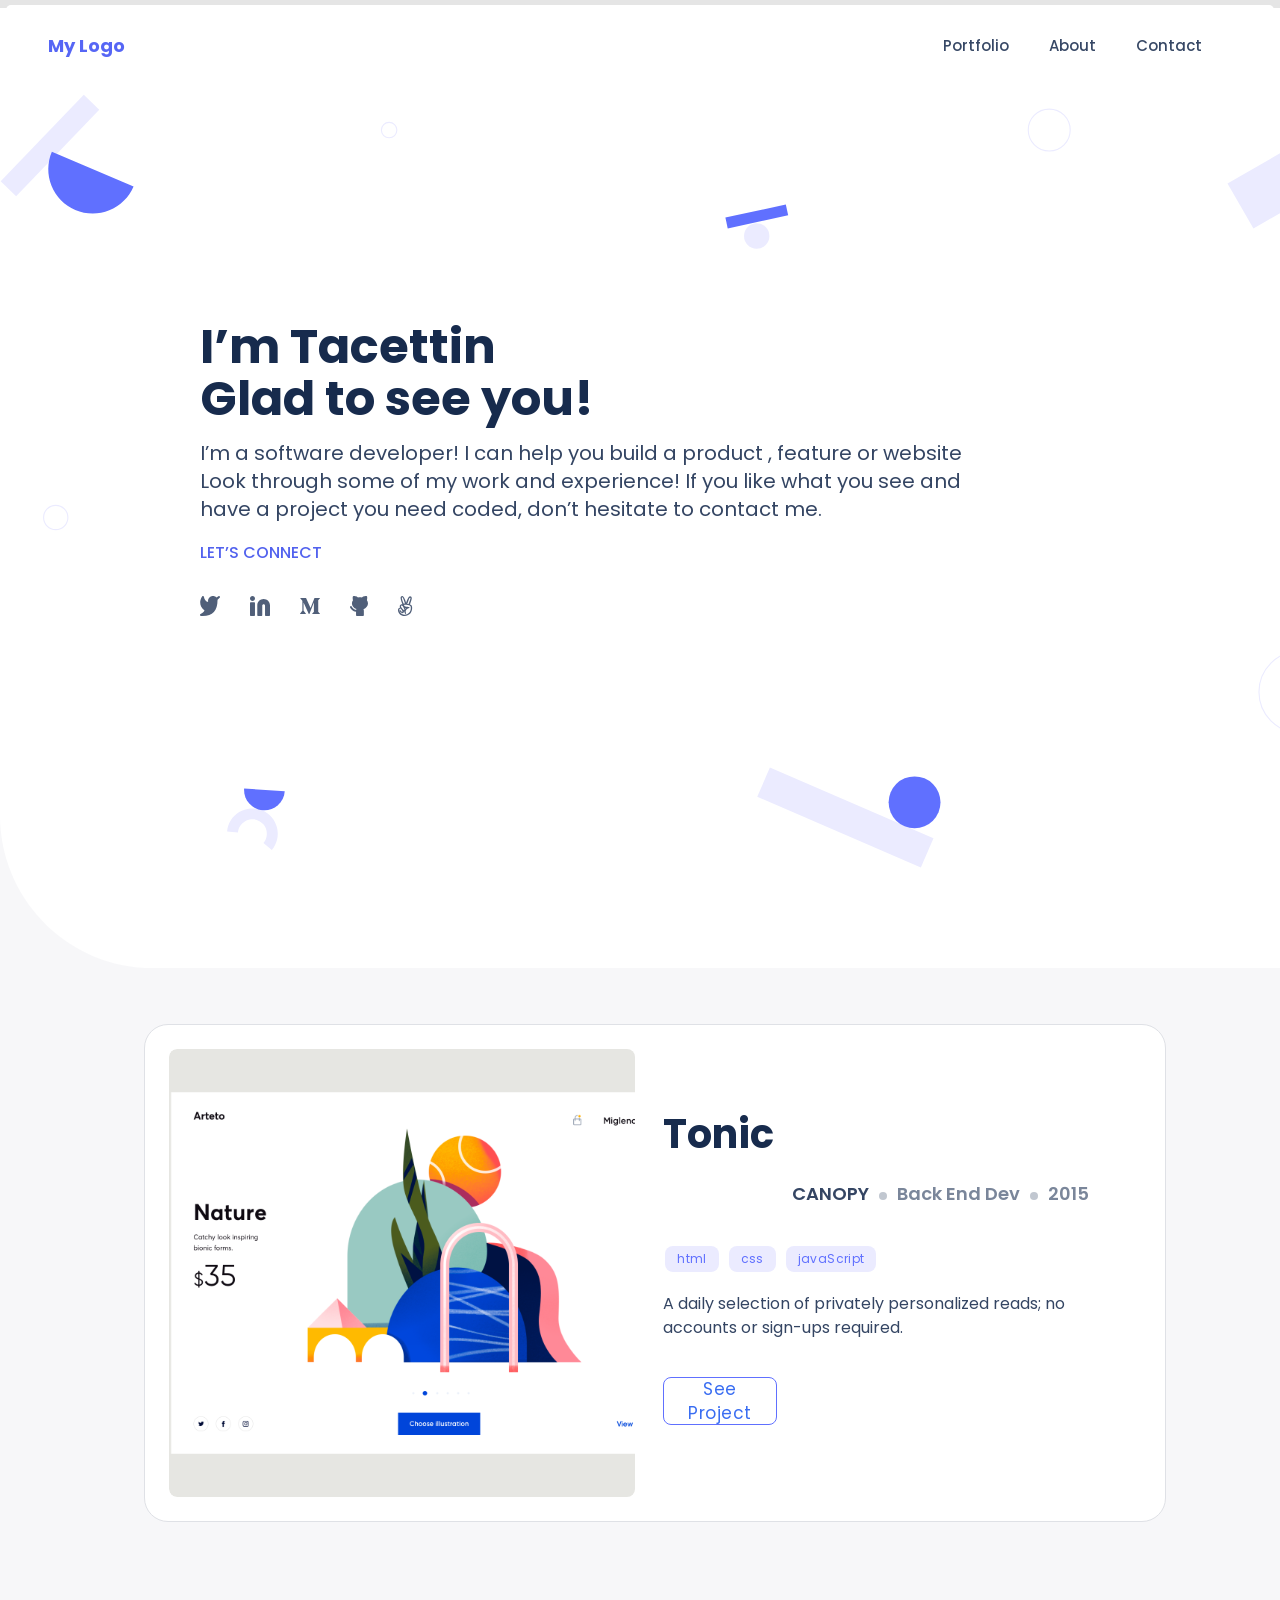
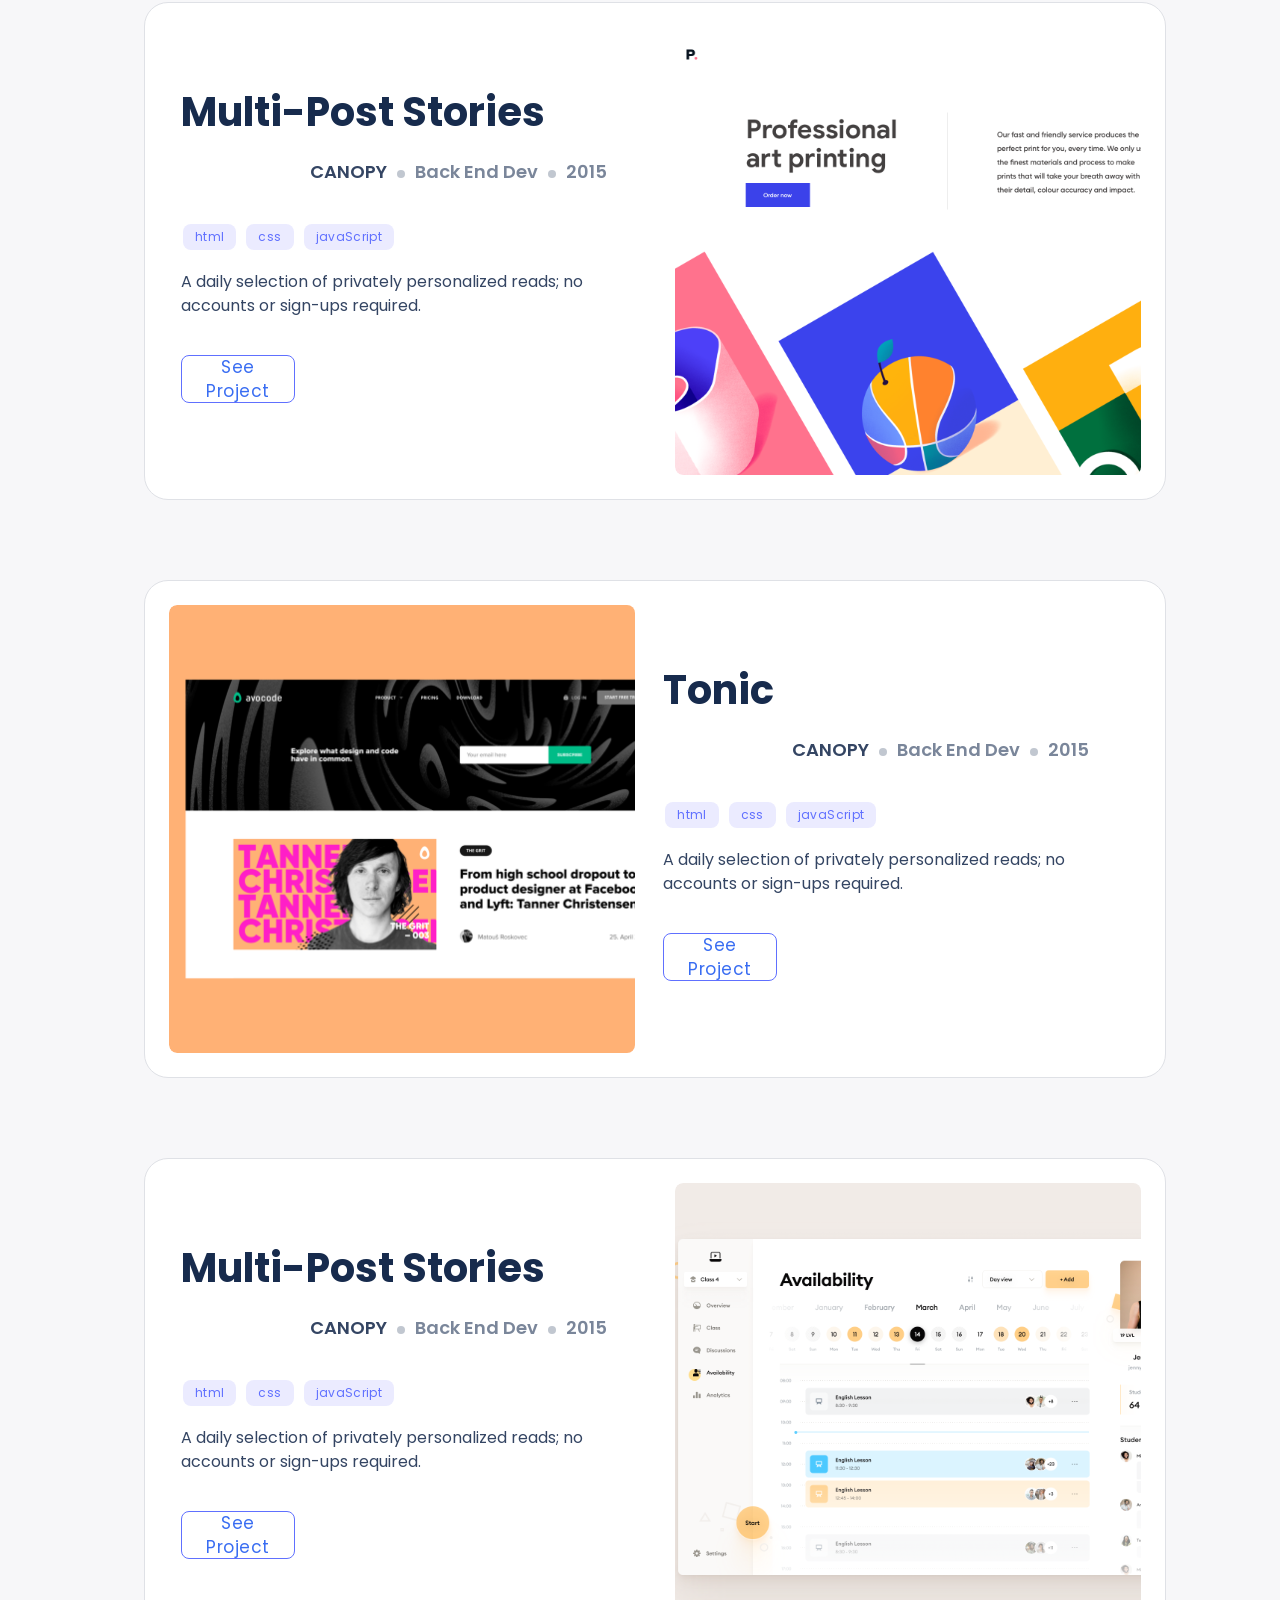
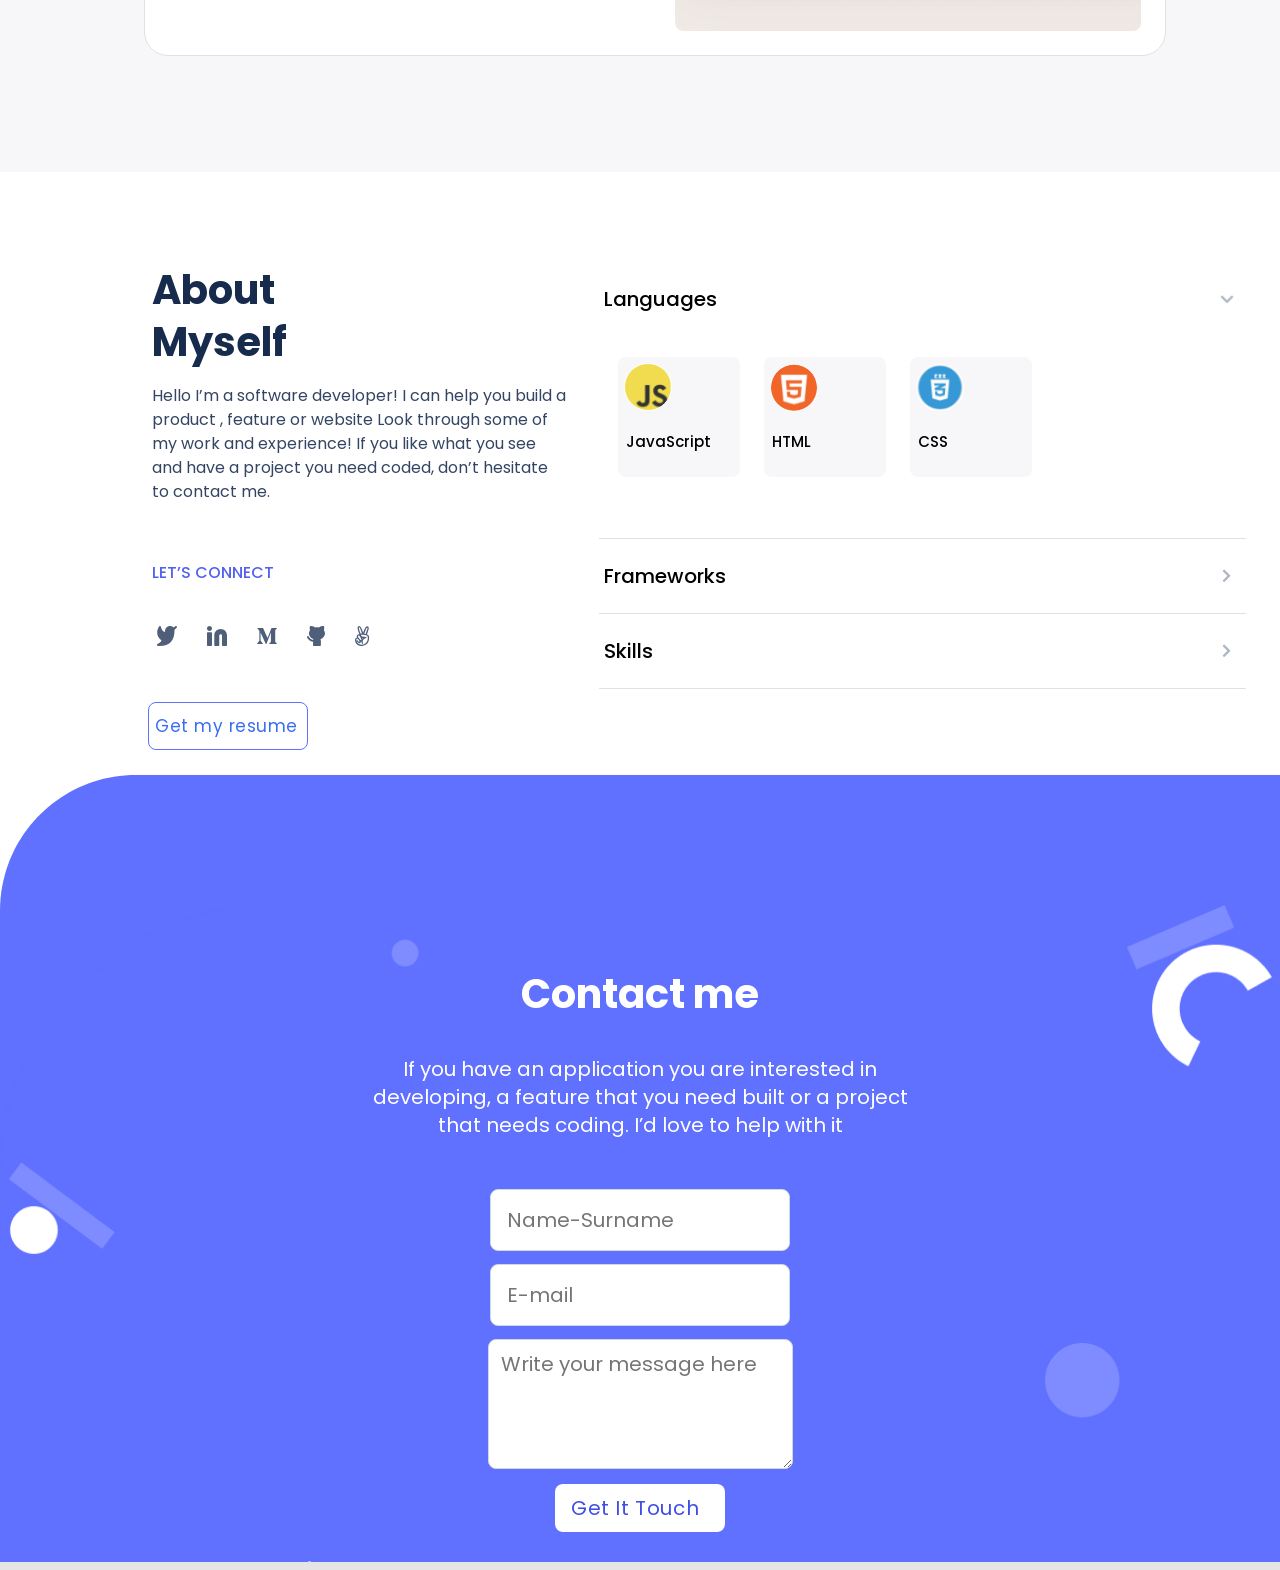
==== index.html @ 87c3fd25 "Create first part of card popup" ====
<!DOCTYPE html>
<html lang="en">
  <head>
    <script
      async
      src="https://www.googletagmanager.com/gtag/js?id=UA-199476248-1"
    ></script>
    <script>
      window.dataLayer = window.dataLayer || [];
      function gtag() {
        dataLayer.push(arguments);
      }
      gtag("js", new Date());

      gtag("config", "UA-199476248-1");
    </script>

    <meta charset="UTF-8" />
    <link
      rel="icon"
      href="https://media.geeksforgeeks.org/wp-content/cdn-uploads/gfg_200X200.png"
      type="image/x-icon"
    />
    <title>Tacettin's Work Portfolio Website</title>
    <meta name="viewport" content="width=device-width,initial-scale=1" />
    <link rel="stylesheet" href="./style.css" />
    <link
      crossorigin="anonymous"
      rel="stylesheet"
      href="https://cdnjs.cloudflare.com/ajax/libs/font-awesome/4.7.0/css/font-awesome.min.css"
    />
    <link rel="preconnect" href="https://fonts.gstatic.com" />
    <link
      rel="stylesheet"
      href="https://cdnjs.cloudflare.com/ajax/libs/font-awesome/5.15.3/css/all.min.css"
      integrity="sha512-iBBXm8fW90+nuLcSKlbmrPcLa0OT92xO1BIsZ+ywDWZCvqsWgccV3gFoRBv0z+8dLJgyAHIhR35VZc2oM/gI1w=="
      crossorigin="anonymous"
      referrerpolicy="no-referrer"
    />
    <link
      crossorigin="anonymous"
      href="https://fonts.googleapis.com/css2?family=Poppins:wght@400;500;700&display=swap"
      rel="stylesheet"
    />
  </head>
  <body>
    <header>
      <nav>
        <div class="logo-heading">
          <a href="#" class="my-logo">My Logo</a>
        </div>
        <a title="menu" href="#" class="hamburger-menu">
          <i class="fa fa-bars"></i>
        </a>
        <div class="is-open">
          <div class="blurred-bg"></div>
          <div class="nav-menu">
            <a title="close" href="#" class="nav-menu-link close-menu"
              ><i class="fas fa-times"></i
            ></a>
            <a title="portfolio" href="#works" class="nav-menu-link"
              >Portfolio</a
            >
            <a title="about" href="#about-me" class="nav-menu-link">About</a>
            <a
              title="contact"
              href="#contact-with-me"
              class="nav-menu-link"
              id="contact-padding"
              >Contact</a
            >
          </div>
        </div>
      </nav>
      <div class="front-section">
        <h1 class="first-subsection">
          I’m Tacettin<br />
          Glad to see you!
        </h1>
        <p class="second-subsection">
          I’m a software developer! I can help you build a product , feature or
          website Look through some of my work and experience! If you like what
          you see and have a project you need coded, don’t hesitate to contact
          me.
        </p>
        <a href="#" class="link"><p class="connect">LET’S CONNECT</p></a>
        <ul class="social-media">
          <li>
            <a href="#"
              ><img src="./utils/Vector.svg" alt="twitter" class="twitter"
            /></a>
          </li>
          <li>
            <a href="#"
              ><img
                src="./utils/Linkedin-icon.svg"
                alt="linkedin"
                class="linkedin"
            /></a>
          </li>
          <li>
            <a href="#"
              ><img src="./utils/Vector1.svg" alt="elipse" class="medium"
            /></a>
          </li>
          <li>
            <a href="#"
              ><img src="./utils/Vector2.svg" alt="elipse" class="github"
            /></a>
          </li>
          <li>
            <a href="#"
              ><img src="./utils/Vector3.svg" alt="elipse" class="angel"
            /></a>
          </li>
        </ul>
      </div>
    </header>
    <section class="popup">
      <div class="cardPopup">

      </div>
    </section>
    <section id="works">
      <div>
        <ul>
          <li id="first-card-item" class="cards">
            <div id="snapshot1"></div>
            <div class="card-body-container">
              <div class="card-header">
                <h2 class="card-heading">Tonic</h2>
                <ul class="card-list">
                  <li class="item client">CANOPY</li>
                  <li class="circle">
                    <img src="./utils/Counter.svg" alt="circle" />
                  </li>
                  <li class="item role">Back End Dev</li>
                  <li class="circle">
                    <img src="./utils/Counter.svg" alt="circle" />
                  </li>
                  <li class="item year">2015</li>
                </ul>
              </div>
              <div class="card-body">
                <p class="card-main">
                  A daily selection of privately personalized reads; no accounts
                  or sign-ups required.
                </p>
                <ul class="language-list">
                  <li class="language-item">
                    <div class="language-container">
                      <p class="language-text">html</p>
                    </div>
                  </li>
                  <li class="language-item">
                    <div class="language-container">
                      <p class="language-text">css</p>
                    </div>
                  </li>
                  <li class="language-item">
                    <div class="language-container">
                      <p class="language-text">javaScript</p>
                    </div>
                  </li>
                </ul>
              </div>
              <div class="card-footer">
                <button type="button" class="card-button">See Project</button>
              </div>
            </div>
          </li>
          <li class="cards reverse-row">
            <div id="snapshot2"></div>
            <div class="card-body-container">
              <div class="card-header">
                <h2 class="card-heading">Multi-Post Stories</h2>
                <ul class="card-list">
                  <li class="item client">CANOPY</li>
                  <li class="circle">
                    <img src="./utils/Counter.svg" alt="circle" />
                  </li>
                  <li class="item role">Back End Dev</li>
                  <li class="circle">
                    <img src="./utils/Counter.svg" alt="circle" />
                  </li>
                  <li class="item year">2015</li>
                </ul>
              </div>
              <div class="card-body">
                <p class="card-main">
                  A daily selection of privately personalized reads; no accounts
                  or sign-ups required.
                </p>
                <ul class="language-list">
                  <li class="language-item">
                    <div class="language-container">
                      <p class="language-text">html</p>
                    </div>
                  </li>
                  <li class="language-item">
                    <div class="language-container">
                      <p class="language-text">css</p>
                    </div>
                  </li>
                  <li class="language-item">
                    <div class="language-container">
                      <p class="language-text">javaScript</p>
                    </div>
                  </li>
                </ul>
              </div>
              <div class="card-footer">
                <button type="button" class="card-button">See Project</button>
              </div>
            </div>
          </li>
          <li class="cards">
            <div id="snapshot3"></div>
            <div class="card-body-container">
              <div class="card-header">
                <h2 class="card-heading">Tonic</h2>
                <ul class="card-list">
                  <li class="item client">CANOPY</li>
                  <li class="circle">
                    <img src="./utils/Counter.svg" alt="circle" />
                  </li>
                  <li class="item role">Back End Dev</li>
                  <li class="circle">
                    <img src="./utils/Counter.svg" alt="circle" />
                  </li>
                  <li class="item year">2015</li>
                </ul>
              </div>
              <div class="card-body">
                <p class="card-main">
                  A daily selection of privately personalized reads; no accounts
                  or sign-ups required.
                </p>
                <ul class="language-list">
                  <li class="language-item">
                    <div class="language-container">
                      <p class="language-text">html</p>
                    </div>
                  </li>
                  <li class="language-item">
                    <div class="language-container">
                      <p class="language-text">css</p>
                    </div>
                  </li>
                  <li class="language-item">
                    <div class="language-container">
                      <p class="language-text">javaScript</p>
                    </div>
                  </li>
                </ul>
              </div>
              <div class="card-footer">
                <button type="button" class="card-button">See Project</button>
              </div>
            </div>
          </li>
          <li class="cards reverse-row">
            <div id="snapshot4"></div>
            <div class="card-body-container">
              <div class="card-header">
                <h2 class="card-heading">Multi-Post Stories</h2>
                <ul class="card-list">
                  <li class="item client">CANOPY</li>
                  <li class="circle">
                    <img src="./utils/Counter.svg" alt="circle" />
                  </li>
                  <li class="item role">Back End Dev</li>
                  <li class="circle">
                    <img src="./utils/Counter.svg" alt="circle" />
                  </li>
                  <li class="item year">2015</li>
                </ul>
              </div>
              <div class="card-body">
                <p class="card-main">
                  A daily selection of privately personalized reads; no accounts
                  or sign-ups required.
                </p>
                <ul class="language-list">
                  <li class="language-item">
                    <div class="language-container">
                      <p class="language-text">html</p>
                    </div>
                  </li>
                  <li class="language-item">
                    <div class="language-container">
                      <p class="language-text">css</p>
                    </div>
                  </li>
                  <li class="language-item">
                    <div class="language-container">
                      <p class="language-text">javaScript</p>
                    </div>
                  </li>
                </ul>
              </div>
              <div class="card-footer">
                <button type="button" class="card-button">See Project</button>
              </div>
            </div>
          </li>
        </ul>
      </div>
    </section>
    <footer id="about-me">
      <div class="footer-first-two">
        <div class="intro-about add-padding-left">
          <h2 class="about-header">About<br />Myself</h2>
          <p class="about-text">
            Hello I’m a software developer! I can help you build a product ,
            feature or website Look through some of my work and experience! If
            you like what you see and have a project you need coded, don’t
            hesitate to contact me.
          </p>
          <a href="#" class="link"
            ><p class="connect" id="second-link">LET’S CONNECT</p></a
          >
          <ul class="social-media" id="second-social-media">
            <li>
              <a href="#"
                ><img src="./utils/Vector.svg" alt="twitter" class="twitter"
              /></a>
            </li>
            <li>
              <a href="#"
                ><img
                  src="./utils/Linkedin-icon.svg"
                  alt="linkedin"
                  class="linkedin"
              /></a>
            </li>
            <li>
              <a href="#"
                ><img src="./utils/Vector1.svg" alt="elipse" class="medium"
              /></a>
            </li>
            <li>
              <a href="#"
                ><img src="./utils/Vector2.svg" alt="elipse" class="github"
              /></a>
            </li>
            <li>
              <a href="#"
                ><img src="./utils/Vector3.svg" alt="elipse" class="angel"
              /></a>
            </li>
          </ul>
          <div class="card-footer" id="get-resume">
            <button type="button" class="card-button" id="about-button">
              Get my resume
            </button>
          </div>
        </div>
        <div id="dropdown-menu">
          <div class="add-padding-left">
            <ul class="base-list">
              <li class="list-item" id="languages">
                <div class="list-item-inserted">
                  Languages <i class="fas fa-chevron-right fa-rotate-90"></i>
                </div>
                <div>
                  <ul class="language-lists">
                    <li class="language-item-in language-list-container">
                      <img
                        src="./utils/js.svg"
                        alt="javascript"
                        class="language-item-logo"
                      />
                      <p class="language-item-text">JavaScript</p>
                    </li>
                    <li class="language-item-in language-list-container">
                      <img
                        src="./utils/html.svg"
                        alt="javascript"
                        class="language-item-logo"
                      />
                      <p class="language-item-text">HTML</p>
                    </li>
                    <li class="language-item-in language-list-container">
                      <img
                        src="./utils/css.svg"
                        alt="javascript"
                        class="language-item-logo"
                      />
                      <p class="language-item-text">CSS</p>
                    </li>
                  </ul>
                </div>
              </li>
              <li class="list-item" id="frameworks">
                <div class="list-item-inserted">
                  Frameworks <i class="fas fa-chevron-right"></i>
                </div>
              </li>
              <li class="list-item" id="skills">
                <div class="list-item-inserted">
                  Skills <i class="fas fa-chevron-right"></i>
                </div>
              </li>
            </ul>
          </div>
        </div>
      </div>
      <div id="contact-with-me">
        <div class="footer-container">
          <div class="footer">
            <div class="layer">
              <div class="contact-me-first">
                <h2 class="contact-me-header">Contact me</h2>
                <p class="contact-me-text">
                  If you have an application you are interested in developing, a
                  feature that you need built or a project that needs coding.
                  I’d love to help with it
                </p>
              </div>
              <div class="form-container">
                <form
                  action="https://formspree.io/f/mdoyznbe"
                  method="post"
                  class="form-list"
                >
                  <input
                    type="text"
                    class="fname"
                    name="fname"
                    placeholder="Name-Surname"
                    maxlength="30"
                    required
                  />

                  <input
                    type="email"
                    class="fname"
                    name="email"
                    placeholder="E-mail"
                    id="email-input"
                    required
                  />

                  <textarea
                    name="message"
                    maxlength="500"
                    placeholder="Write your message here"
                    required
                  ></textarea>

                  <button type="submit" class="contact-me-button">
                    Get It Touch
                  </button>
                </form>
              </div>
            </div>
          </div>
        </div>
      </div>
    </footer>
    <script src="main.js"></script>
  </body>
</html>
---- style.css ----
* {
  font-family: "Poppins", sans-serif;
  box-sizing: border-box;
}

html {
  display: flex;
  justify-content: center;
  background: #e5e5e5;
}

body {
  width: 100%;
  background-color: #f7f7f9;
}

a,
a:link,
a:visited,
a:focus,
a:hover,
a:active {
  text-decoration: none;
  cursor: pointer;
}

header {
  background-image: url("./utils/header-background-mobile-page.svg");
  background-repeat: no-repeat;
  background-size: cover;
  display: flex;
  flex-direction: column;
  justify-content: center;
  align-items: center;
  padding-top: 50px;
  padding-bottom: 100px;
}

nav {
  position: fixed;
  top: 5px;
  width: 96.5%;
  display: flex;
  justify-content: space-between;
  align-items: center;
  background-color: #fff;
  padding: 20px 2px;
  border-radius: 5px;
}

.my-logo {
  font-style: normal;
  font-weight: bold;
  font-size: 18px;
  line-height: 20px;
  color: #5666f5;
  margin-left: 40px;
}

.my-logo:hover {
  opacity: 0.7;
}

.hamburger-menu {
  width: 20px;
  height: 20px;
  color: #acb7c3;
  margin-right: 40px;
}

.hamburger-menu:hover {
  opacity: 0.7;
}

.fa-bars {
  color: #6070ff;
}

.is-open {
  display: none;
}

.blurred-bg {
  background: #6070ff;
  position: fixed;
  top: 0.0000001px;
  left: 0.0000001px;
  width: 100%;
  height: 100%;
  opacity: 0.9;
  filter: blur(5px);
}

.nav-menu {
  position: fixed;
  display: flex;
  flex-direction: column;
  top: 0;
  left: 0;
  width: 100%;
  height: 100%;
}

.nav-menu-link {
  width: 80%;
  font-style: normal;
  font-weight: 500;
  font-size: 32px;
  line-height: 44px;
  color: #fff;
  margin: 10px 20px;
  display: flex;
}

.nav-menu-link:hover {
  opacity: 0.7;
}

.close-menu {
  justify-content: flex-end;
}

.front-section {
  background-image: url("./utils/header-shapesmobile@2x.svg");
  background-repeat: no-repeat;
  background-size: cover;
  display: flex;
  flex-direction: column;
  margin-top: 10%;
}

.first-subsection {
  font-style: normal;
  font-weight: bold;
  font-size: 40px;
  line-height: 52px;
  color: #172b4d;
  padding-right: 20px;
  margin: 12px 20px;
  margin-top: 15vh;
}

.second-subsection {
  width: 80%;
  font-style: normal;
  font-weight: normal;
  font-size: 16px;
  line-height: 24px;
  color: #344563;
  margin: 2px 20px;
}

.connect {
  height: 24px;
  font-style: normal;
  font-weight: 500;
  font-size: 16px;
  line-height: 24px;
  color: #5262ee;
  margin-left: 20px;
  margin-right: 20px;
}

.connect:hover {
  opacity: 0.7;
}

.social-media {
  list-style-type: none;
  margin: 0;
  padding: 0;
  display: inline-block;
  margin-bottom: 80px;
}

ul {
  list-style-type: none;
  padding-inline-start: 2px;
}

li {
  float: left;
  align-content: center;
}

.social-media li a {
  display: block;
  color: white;
  text-align: center;
  padding: 15px;
  text-decoration: none;
}

li a:hover {
  opacity: 0.7;
}

.popup {
  display: none;
  position: fixed;
  left: 0;
  right: 0;
  top: 0;
  bottom: 0;
  background: #c1c7d0;
}

.cardPopup {
  display: flex;
  flex-direction: column;
  align-items: center;
  padding: 16px;
  position: fixed;
  width: 90%;
  height: 90%;
  left: 5%;
  top: 5%;
  background-color: #fff;
  border: 1px solid #dfe1e6;
  box-sizing: border-box;
  border-radius: 16px;
}

.header-cover {
  width: 90%;
  height: 36px;
  display: flex;
  flex-direction: row;
  align-items: center;
  justify-content: space-between;
}

.popupHeading {
  font-style: normal;
  font-weight: bold;
  font-size: 32px;
  line-height: 44px;
  color: #172b4d;
}

.title-container {
  width: 90%;
  display: flex;
  justify-content: space-between;
  padding-right: 30px;
}

.snapshot {
  background-repeat: no-repeat;
  background-size: cover!important;
  width: 90%;
  height: 40%;
  border-radius: 8px;
}

#works div {
  display: flex;
  flex-direction: column;
  justify-content: center;
  align-content: center;
}

.cards {
  display: flex;
  flex-direction: column;
  padding: 16px;
  width: 327px;
  height: 552px;
  background: #fff;
  border: 1px solid #dfe1e6;
  box-sizing: border-box;
  border-radius: 16px;
  margin: 40px 12px;
}

#snapshot1 {
  width: 295px;
  height: 230px;
  background: url("./utils/first-card.png");
  border-radius: 8px;
  background-size: cover;
}

.card-heading {
  width: 295px;
  height: 36px;
  font-style: normal;
  font-weight: bold;
  font-size: 32px;
  line-height: 44px;
  color: #172b4d;
  margin-top: 12px;
  margin-bottom: 12px;
}

.card-list {
  display: flex;
  justify-content: space-between;
  margin-right: 30px;
}

.item {
  margin-top: 5px;
}

.client {
  font-style: normal;
  font-weight: 600;
  font-size: 13px;
  color: #374763;
}

.role {
  font-style: normal;
  font-weight: 600;
  font-size: 13px;
  color: #545e6e;
}

.year {
  font-style: normal;
  font-weight: 600;
  font-size: 13px;
  color: #545e6e;
}

.card-main {
  font-style: normal;
  font-weight: normal;
  font-size: 15px;
  line-height: 24px;
  color: #344563;
  order: 1;
  margin-top: 12px;
  margin-bottom: 12px;
}

.language-list {
  display: flex;
  justify-content: flex-start;
  padding-inline-start: 2px;
}

.language-container {
  float: left;
  justify-content: center;
  align-content: center;
  padding: 5px 12px;
  background: #ebebff;
  border-radius: 8px;
  margin-right: 10px;
}

.language-text {
  font-size: 12px;
  letter-spacing: 0.03em;
  color: #6070ff;
}

.card-footer {
  margin-top: 25px;
  padding-bottom: 25px;
}

.card-button {
  font-size: 17px;
  line-height: 24px;
  display: flex;
  align-items: center;
  text-align: center;
  letter-spacing: 0.03em;
  color: #396df2;
  border: 1px solid #6070ff;
  box-sizing: border-box;
  border-radius: 8px;
  width: 114px;
  height: 48px;
  background-color: #fff;
  transition: color 4s, border 8s;
}

.card-button:hover {
  background-color: whitesmoke;
  color: #000;
  border: 2px solid #000;
}

#snapshot2 {
  width: 295px;
  height: 230px;
  background: url("./utils//card-image.png");
  border-radius: 8px;
  background-size: cover;
}

#snapshot3 {
  width: 295px;
  height: 230px;
  background: url("./utils/card-image-2.png");
  border-radius: 8px;
  background-size: cover;
}

#snapshot4 {
  position: static;
  width: 295px;
  height: 220px;
  left: 16px;
  top: 16px;
  background: url("./utils//card-image-3.png");
  border-radius: 8px;
  margin-top: 12px;
  margin-bottom: 12px;
  background-size: cover;
}

#about-me {
  background-image: url("./utils/about-me-background.svg");
  background-repeat: no-repeat;
  background-size: cover;
}

.about-header {
  font-style: normal;
  font-weight: bold;
  font-size: 40px;
  line-height: 52px;
  align-items: center;
  color: #172b4d;
  margin: 12px 12px;
  padding-top: 80px;
}

.about-text {
  margin-left: 12px;
  margin-right: 16px;
  font-style: normal;
  font-weight: normal;
  font-size: 16px;
  line-height: 24px;
  color: #344563;
}

#second-link {
  margin-left: 12px;
}

#second-social-media {
  top: 20px;
}

#about-button {
  margin-left: 8px;
  width: 160px;
}

.base-list {
  display: flex;
  flex-direction: column;
  margin-left: 10px;
  margin-right: 20px;
}

.list-item {
  font-style: normal;
  font-weight: 500;
  font-size: 20px;
  line-height: 24px;
  display: flex;
  flex-direction: column;
  padding: 25px 5px;
  color: #000;
  border-bottom: 1px solid #dfe1e6;
}

#dropdown-menu {
  padding-top: 5px;
  background-color: #fff;
}

.list-item-inserted {
  display: flex;
  justify-content: space-between;
  align-items: center;
  margin-right: 10px;
}

.fa-chevron-right {
  color: #acb7c3;
  font-size: 0.73em;
}

.language-list-container {
  display: flex;
  position: static;
  width: 303px;
  height: 66.72px;
  left: 12px;
  top: 12px;
  background: #f7f7f9;
  border-radius: 8px;
  margin: 12px 6px;
}

.language-item-logo {
  object-fit: cover;
  margin: 6px;
}

.language-item-text {
  margin-left: 8px;
}

.footer {
  background-image: url("./utils/Contact-me.png");
  background-repeat: no-repeat;
  background-size: cover;
  display: flex;
  flex-direction: column;
  align-items: center;
  justify-content: center;
  margin-top: 80px;
}

.layer {
  background-image: url("./utils/contact-form-shapes-mobile.svg");
  background-repeat: no-repeat;
  background-size: cover;
  background-position: 155px 10px;
}

.contact-me-header {
  font-style: normal;
  font-weight: bold;
  font-size: 40px;
  line-height: 52px;
  text-align: center;
  color: #fff;
}

.contact-me-first {
  margin-top: 90px;
}

.contact-me-text {
  font-style: normal;
  font-weight: normal;
  font-size: 20px;
  line-height: 28px;
  text-align: center;
  color: #fff;
  margin: 2px 20px;
  margin-bottom: 15px;
}

.form-list {
  display: flex;
  flex-direction: column;
  justify-content: center;
  align-items: center;
}

.fname {
  background: #fff;
  border: 1px solid #cfd8dc;
  border-radius: 8px;
  padding: 15px 16px;
  font-style: normal;
  font-weight: normal;
  font-size: 20px;
  line-height: 20px;
  display: flex;
  align-items: center;
  color: black;
  margin-bottom: 13px;
  width: 300px;
}

#email-input {
  width: 300px;
  font-weight: normal;
  color: #000;
  font-size: 20px;
}

textarea {
  background: #fff;
  color: #000;
  border: 1px solid #cfd8dc;
  border-radius: 8px;
  font-style: normal;
  font-weight: normal;
  font-size: 20px;
  line-height: 24px;
  width: 305px;
  height: 130px;
  padding: 12px;
}

.contact-me-button {
  width: 170px;
  border-style: none;
  display: flex;
  flex-direction: row;
  align-items: center;
  padding: 12px 16px;
  background: #fff;
  border-radius: 8px;
  font-style: normal;
  font-weight: 400;
  font-size: 20px;
  line-height: 24px;
  text-align: center;
  letter-spacing: 0.03em;
  color: #3f4fe6;
  margin-top: 15px;
  margin-bottom: 30px;
}

.contact-me-button:hover {
  opacity: 0.7;
}

.form-container {
  margin-top: 35px;
}

.add-padding-left {
  padding-left: 5px;
}

@media only screen and (min-width: 992px) {
  header {
    background-image: url("./utils/header-background-shape-desktop.svg");
    background-size: cover;
    justify-content: center;
    align-items: center;
  }

  nav {
    width: 99%;
  }

  .hamburger-menu {
    display: none;
  }

  .is-open {
    display: block;
  }

  .nav-menu {
    background: none;
    position: static;
    display: flex;
    flex-direction: row;
    justify-content: space-between;
    top: 0.0000001px;
    left: 0.0000001px;
    width: 20%;
    height: auto;
    opacity: 0.98;
    padding: 1px 40px;
  }

  .nav-menu-link {
    width: auto;
    font-style: normal;
    font-weight: 500;
    font-size: 15px;
    line-height: 20px;
    color: #344563;
    margin: 10px 20px;
    display: flex;
  }

  .close-menu {
    display: none;
  }

  .fa-times {
    display: none;
  }

  .blurred-bg {
    display: none;
  }

  .front-section {
    background-image: url("./utils/Header-bg.svg");
    margin-top: 1%;
  }

  .first-subsection {
    margin-top: 250px;
    margin-left: 200px;
    font-style: normal;
    font-weight: bold;
    font-size: 48px;
  }

  .second-subsection {
    font-style: normal;
    font-weight: normal;
    font-size: 20px;
    line-height: 28px;
    margin-left: 200px;
    width: 60%;
  }

  .link {
    margin-left: 180px;
  }

  .social-media {
    margin-left: 185px;
    margin-bottom: 230px;
  }

  #works {
    display: flex;
    flex-direction: column;
    width: 100%;
  }

  .cards {
    display: flex;
    flex-direction: row;
    padding: 16px;
    width: 80%;
    height: auto;
    background: #fff;
    border: 1px solid #dfe1e6;
    border-radius: 24px;
    margin: 40px 142px;
    align-items: center;
  }

  #snapshot1 {
    width: 544px;
    height: 448px;
    background: url("./utils/Snapshoot-Portfolio.svg");
    border-radius: 8px;
    background-size: cover;
    margin: 8px 8px;
  }

  .card-body-container {
    display: flex;
    flex-direction: column;
    width: 544px;
    margin: 20px 20px;
  }

  .card-heading {
    width: auto;
    height: auto;
    font-weight: bold;
    font-size: 40px;
    line-height: 52px;
  }

  .card-list {
    justify-content: right;
    margin-right: 30px;
  }

  .card-list li {
    margin-right: 10px;
    font-size: 18px;
    line-height: 24px;
    margin-top: 10px;
    margin-bottom: 10px;
  }

  .item {
    margin-top: 2px;
  }

  .client {
    font-style: normal;
    font-weight: 600;
    font-size: 13px;
    color: #344563;
  }

  .role {
    font-style: normal;
    font-weight: 600;
    font-size: 13px;
    color: #7a869a;
  }

  .year {
    font-style: normal;
    font-weight: 600;
    font-size: 13px;
    color: #7a869a;
  }

  .card-main {
    font-size: 16px;
    line-height: 24px;
  }

  .language-list {
    margin-top: 30px;
    margin-bottom: 10px;
  }

  .language-item {
    height: 24px;
  }

  .language-container {
    padding: 4px 12px;
    background: #ebebff;
    border-radius: 8px;
    margin-right: 10px;
  }

  .language-text {
    font-size: 12px;
    letter-spacing: 0.03em;
    color: #6070ff;
    margin: 0.0001px 0.0001px;
  }

  #snapshot2 {
    width: 544px;
    height: 448px;
    background: url("./utils/Snapshoot-Portfolio2.svg");
    border-radius: 8px;
    background-size: cover;
    margin: 8px 8px;
  }

  .reverse-row {
    display: flex;
    flex-direction: row-reverse;
    align-items: center;
  }

  #snapshot3 {
    width: 544px;
    height: 448px;
    background: url("./utils/Snapshoot-Portfolio3.svg");
    border-radius: 8px;
    background-size: cover;
    margin: 8px 8px;
  }

  #snapshot4 {
    width: 544px;
    height: 448px;
    background: url("./utils/Snapshoot-Portfolio4.svg");
    border-radius: 8px;
    background-size: cover;
    margin: 8px 8px;
  }

  #about-me {
    background-image: url("./utils/about-myself-background-shape-desktop.svg");
    margin-top: 60px;
  }

  .footer-first-two {
    display: flex;
    align-items: center;
  }

  .intro-about {
    width: 447px;
    margin-left: 135px;
  }

  #dropdown-menu {
    width: 684px;
  }

  #second-social-media {
    margin: 2px;
    margin-top: 10px;
  }

  .language-lists {
    display: flex;
    margin-top: 40px;
    margin-bottom: 30px;
  }

  .language-list-container {
    left: 12px;
    top: 12px;
    background: #f7f7f9;
    border-radius: 8px;
    margin: 6px 12px;
    width: 122px;
    height: 120px;
    display: flex;
    flex-direction: column;
  }

  .language-item-logo {
    width: 48px;
    height: 48px;
    left: calc(50% - 48px / 2 - 25px);
    top: 12px;
  }

  #contact-padding {
    padding-right: 10px;
  }

  .language-item-text {
    font-style: normal;
    font-weight: 500;
    font-size: 15px;
    line-height: 20px;
  }

  .footer-container {
    background-image: url("./utils/contact-form-background-shape-desktop.svg");
    background-repeat: no-repeat;
    background-size: cover;
    padding-top: 50px;
    width: 100%;
    background-color: #fff;
  }

  .layer {
    background-image: url("./utils/22.png");
    background-repeat: no-repeat;
    background-position: 0.0001px 0.00001px;
    width: 100%;
  }

  .contact-me-first {
    display: flex;
    flex-direction: column;
    justify-content: center;
    align-items: center;
    margin-top: 30px;
  }

  .contact-me-text {
    width: 546px;
  }
}
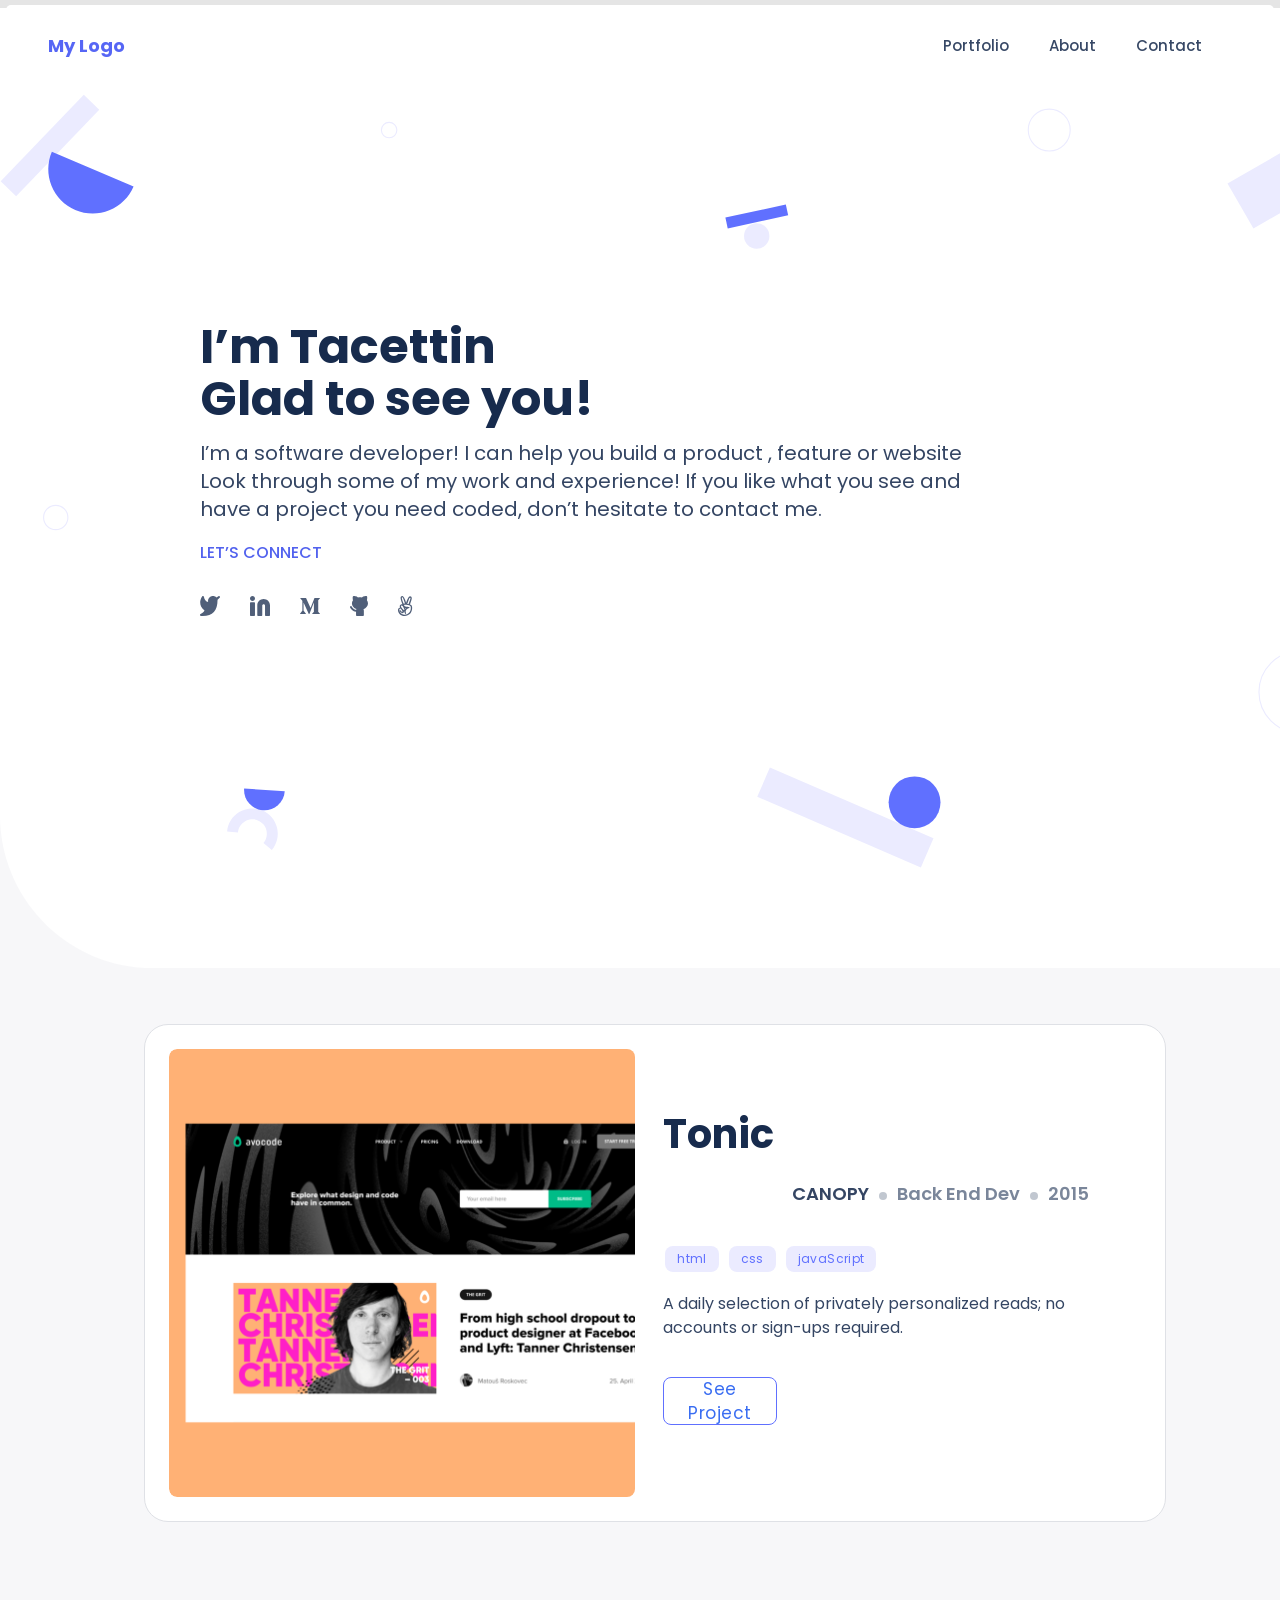
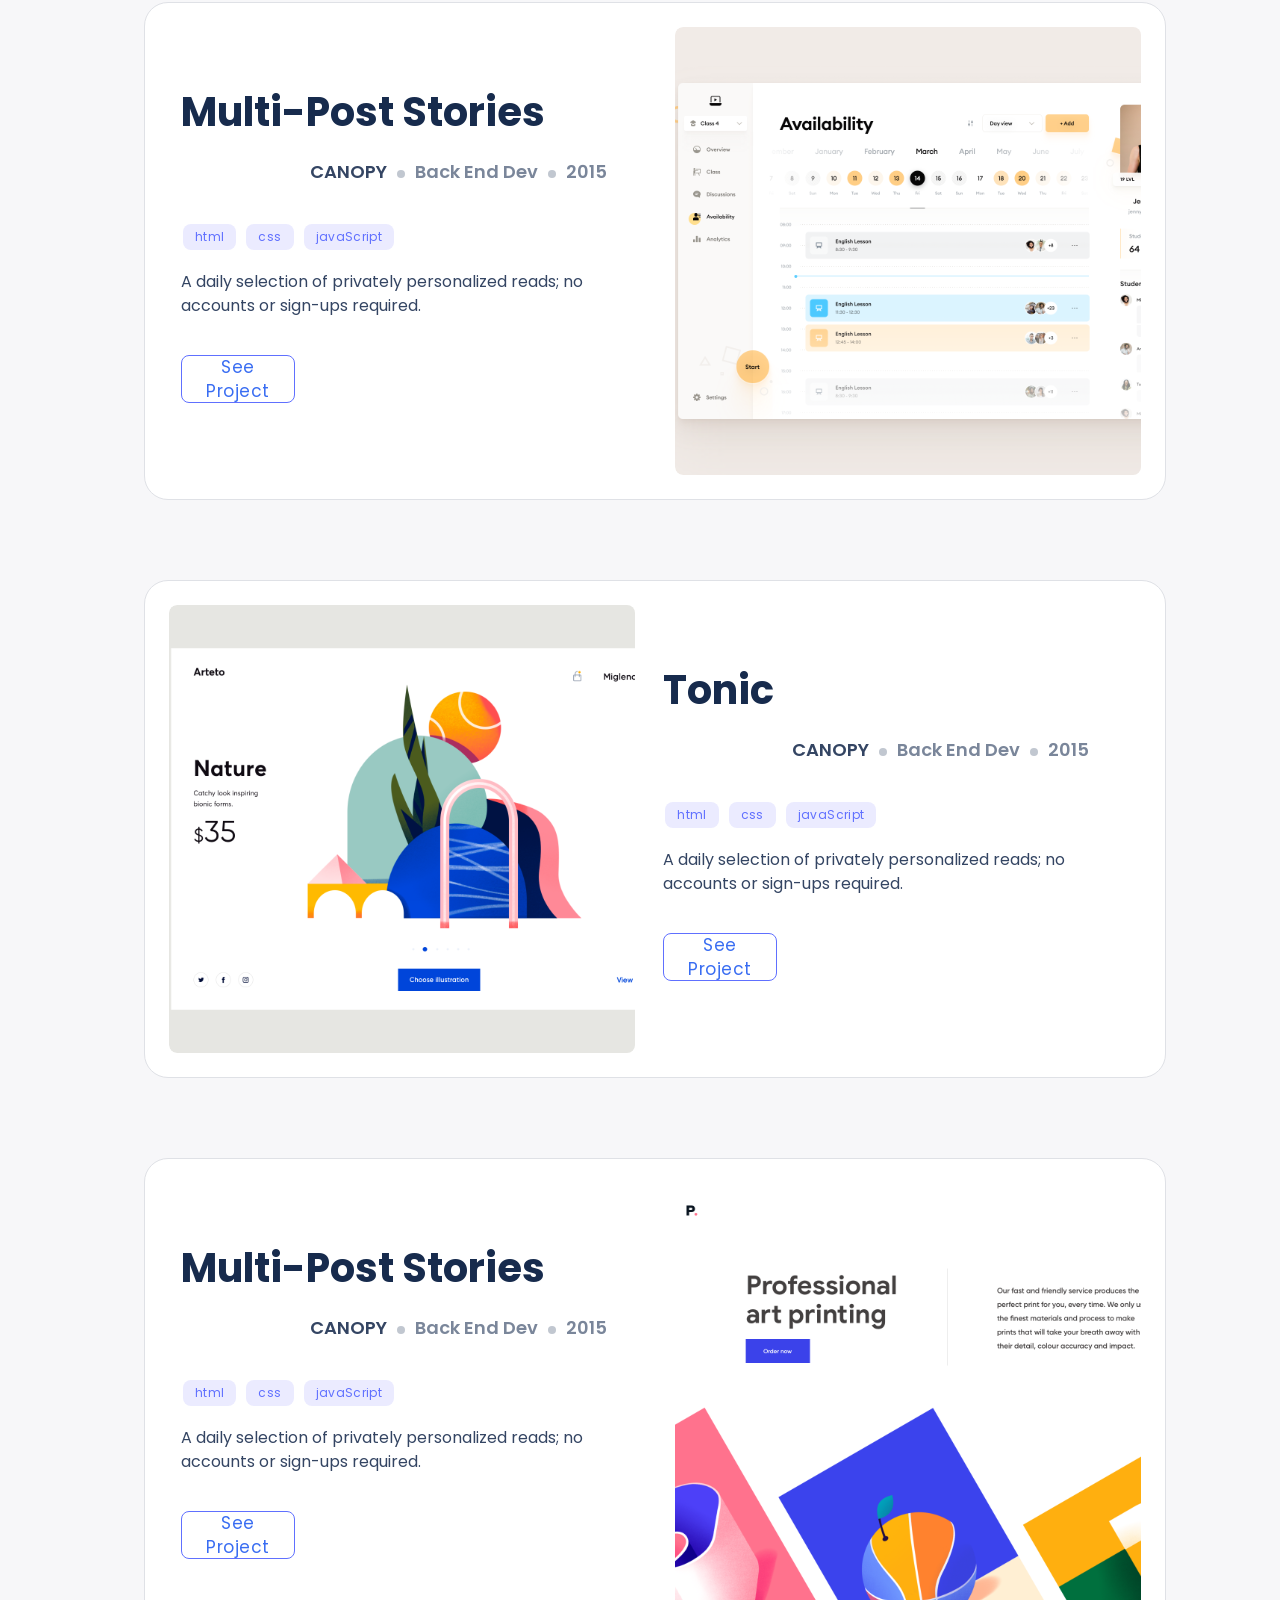
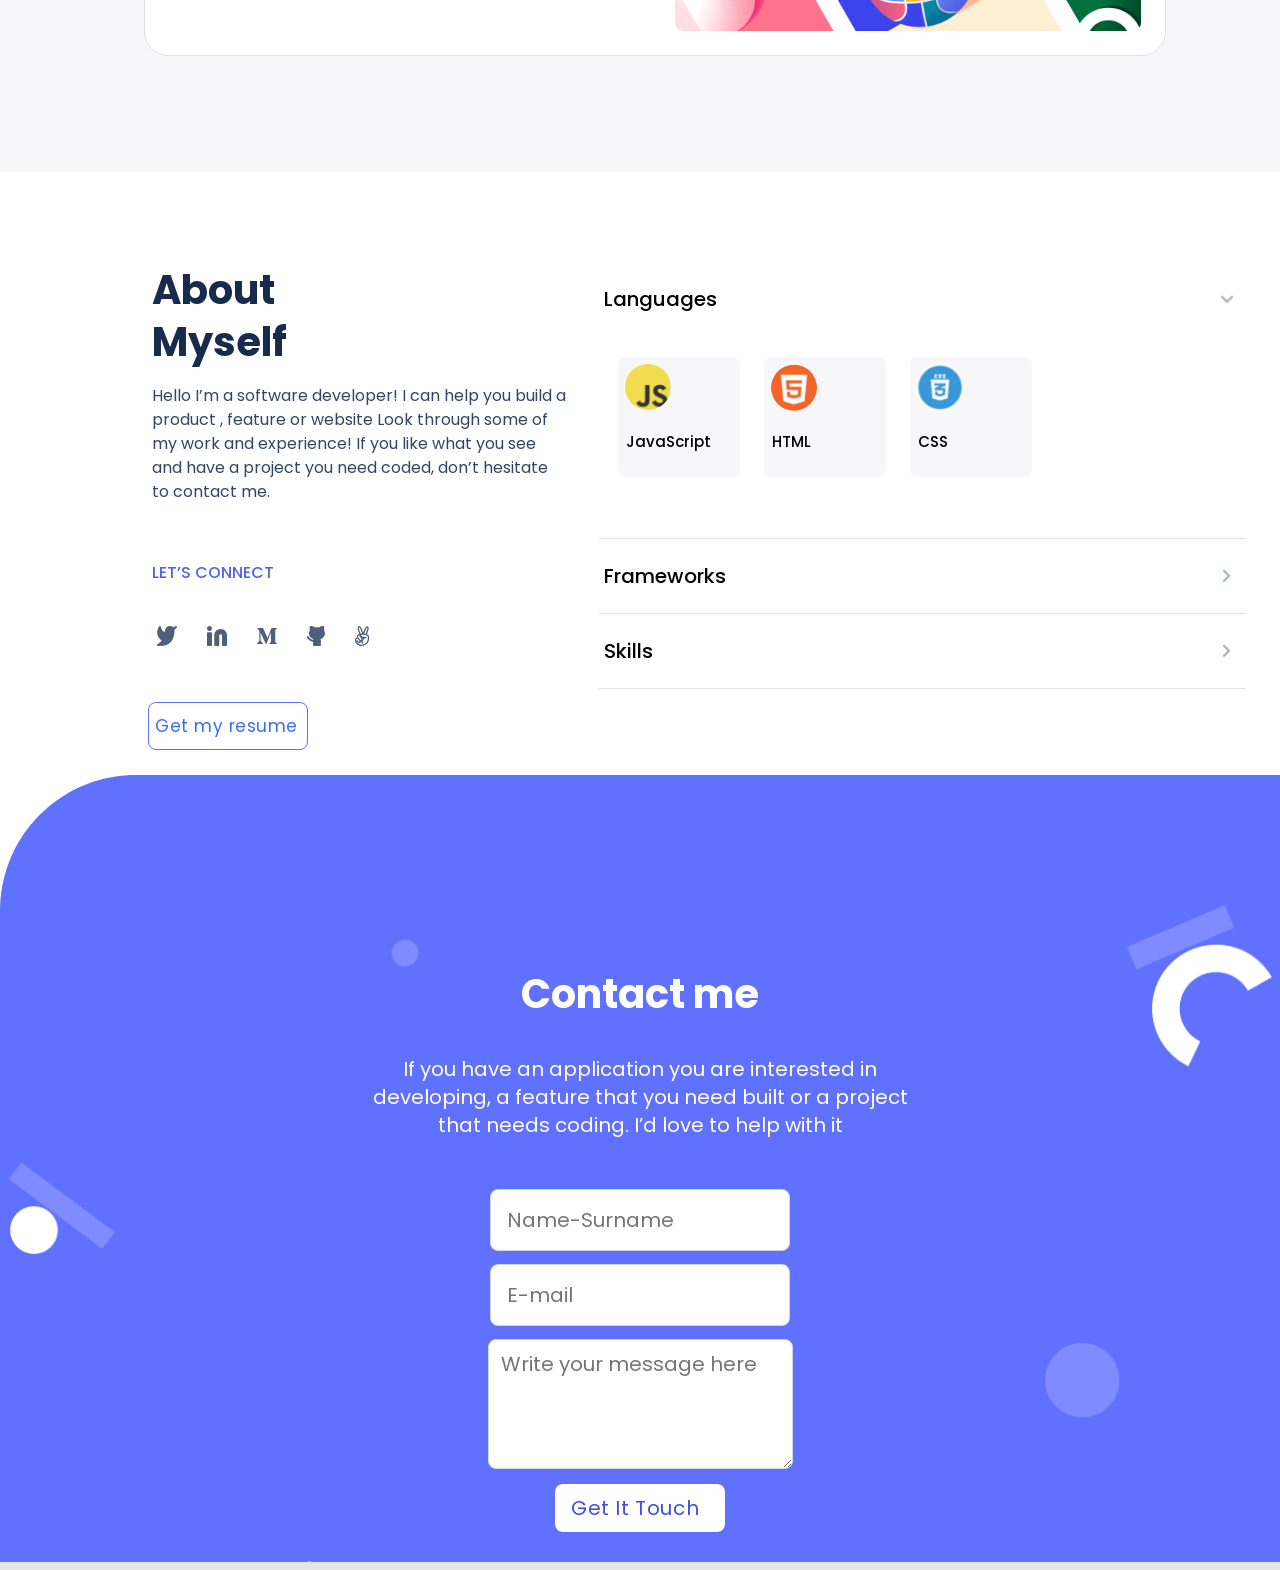
==== commit 56174fd3: "Add desktop popups" ====
--- a/index.html
+++ b/index.html
@@ -117,9 +117,7 @@
       </div>
     </header>
     <section class="popup">
-      <div class="cardPopup">
-
-      </div>
+      <div class="cardPopup"></div>
     </section>
     <section id="works">
       <div>
@@ -165,7 +163,7 @@
                 </ul>
               </div>
               <div class="card-footer">
-                <button type="button" class="card-button">See Project</button>
+                <button type="button" class="card-button 0">See Project</button>
               </div>
             </div>
           </li>
@@ -210,7 +208,7 @@
                 </ul>
               </div>
               <div class="card-footer">
-                <button type="button" class="card-button">See Project</button>
+                <button type="button" class="card-button 1">See Project</button>
               </div>
             </div>
           </li>
@@ -255,7 +253,7 @@
                 </ul>
               </div>
               <div class="card-footer">
-                <button type="button" class="card-button">See Project</button>
+                <button type="button" class="card-button 2">See Project</button>
               </div>
             </div>
           </li>
@@ -300,7 +298,7 @@
                 </ul>
               </div>
               <div class="card-footer">
-                <button type="button" class="card-button">See Project</button>
+                <button type="button" class="card-button 3">See Project</button>
               </div>
             </div>
           </li>
--- a/style.css
+++ b/style.css
@@ -243,14 +243,54 @@
   display: flex;
   justify-content: space-between;
   padding-right: 30px;
+  margin: 0;
 }
 
 .snapshot {
   background-repeat: no-repeat;
-  background-size: cover!important;
+  background-size: cover !important;
   width: 90%;
   height: 40%;
   border-radius: 8px;
+}
+
+.card-language-list {
+  width: 90%;
+  display: flex;
+  flex-direction: row;
+  justify-content: flex-start;
+  align-items: center;
+}
+
+.card-language-list-item {
+  width: auto;
+  height: 28px;
+  background: #ebebff;
+  border-radius: 8px;
+  margin-right: 20px;
+}
+
+.card-language-list-item-text {
+  margin: 0;
+  padding: 4px;
+  font-style: normal;
+  font-weight: 500;
+  font-size: 12px;
+  line-height: 16px;
+  letter-spacing: 0.03em;
+  color: #6070ff;
+}
+
+.button-container {
+  width: 90%;
+  margin-top: 8px;
+  display: flex;
+  flex-direction: row;
+  justify-content: space-between;
+}
+
+.card-button-width {
+  width: 45% !important;
 }
 
 #works div {
@@ -366,6 +406,7 @@
   font-size: 17px;
   line-height: 24px;
   display: flex;
+  justify-content: space-between;
   align-items: center;
   text-align: center;
   letter-spacing: 0.03em;
@@ -717,6 +758,56 @@
     margin-bottom: 230px;
   }
 
+  .cardPopup {
+    margin: auto 25%;
+    width: 40%;
+  }
+
+  .title-container {
+    justify-content: left;
+    align-items: center;
+    padding: 10px 0;
+    margin: 0;
+  }
+
+  .popup-item {
+    margin-right: 20px;
+  }
+
+  .snapshot {
+    width: 95%;
+    height: 70%;
+    border-radius: 8px;
+  }
+
+  .popup-footer-container {
+    width: 95%;
+    display: flex;
+    flex-direction: row;
+    justify-content: space-between;
+    align-items: center;
+  }
+
+  .card-description {
+    width: 70%;
+    font-size: 12px;
+  }
+
+  .card-button-size {
+    font-size: 12px;
+    line-height: 16px;
+    letter-spacing: 0;
+  }
+
+  .button-container {
+    margin-top: 20px;
+    width: 95%;
+  }
+
+  .card-button-width {
+    width: 48% !important;
+  }
+
   #works {
     display: flex;
     flex-direction: column;
@@ -739,7 +830,7 @@
   #snapshot1 {
     width: 544px;
     height: 448px;
-    background: url("./utils/Snapshoot-Portfolio.svg");
+    background: url("./utils/Snapshoot-Portfolio3.svg");
     border-radius: 8px;
     background-size: cover;
     margin: 8px 8px;
@@ -829,7 +920,7 @@
   #snapshot2 {
     width: 544px;
     height: 448px;
-    background: url("./utils/Snapshoot-Portfolio2.svg");
+    background: url("./utils/Snapshoot-Portfolio4.svg");
     border-radius: 8px;
     background-size: cover;
     margin: 8px 8px;
@@ -844,7 +935,7 @@
   #snapshot3 {
     width: 544px;
     height: 448px;
-    background: url("./utils/Snapshoot-Portfolio3.svg");
+    background: url("./utils/Snapshoot-Portfolio.svg");
     border-radius: 8px;
     background-size: cover;
     margin: 8px 8px;
@@ -853,7 +944,7 @@
   #snapshot4 {
     width: 544px;
     height: 448px;
-    background: url("./utils/Snapshoot-Portfolio4.svg");
+    background: url("./utils/Snapshoot-Portfolio2.svg");
     border-radius: 8px;
     background-size: cover;
     margin: 8px 8px;
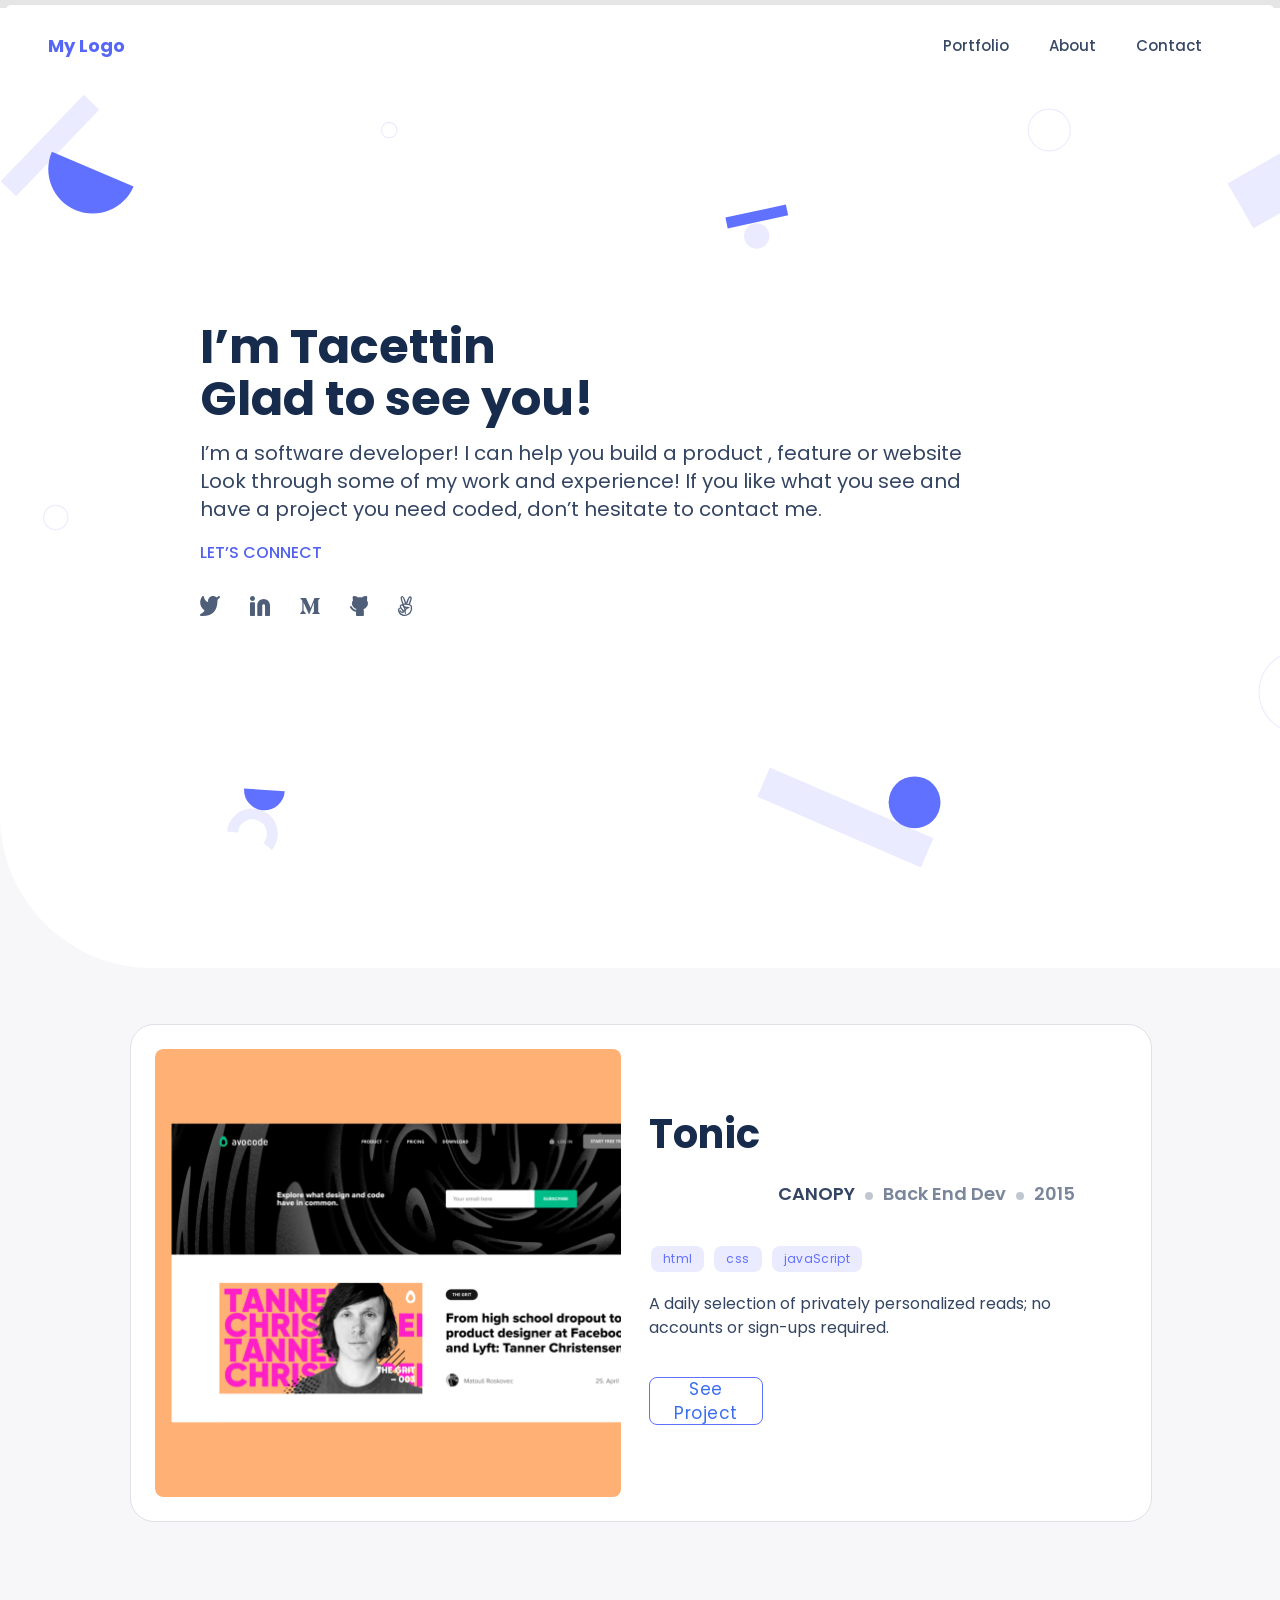
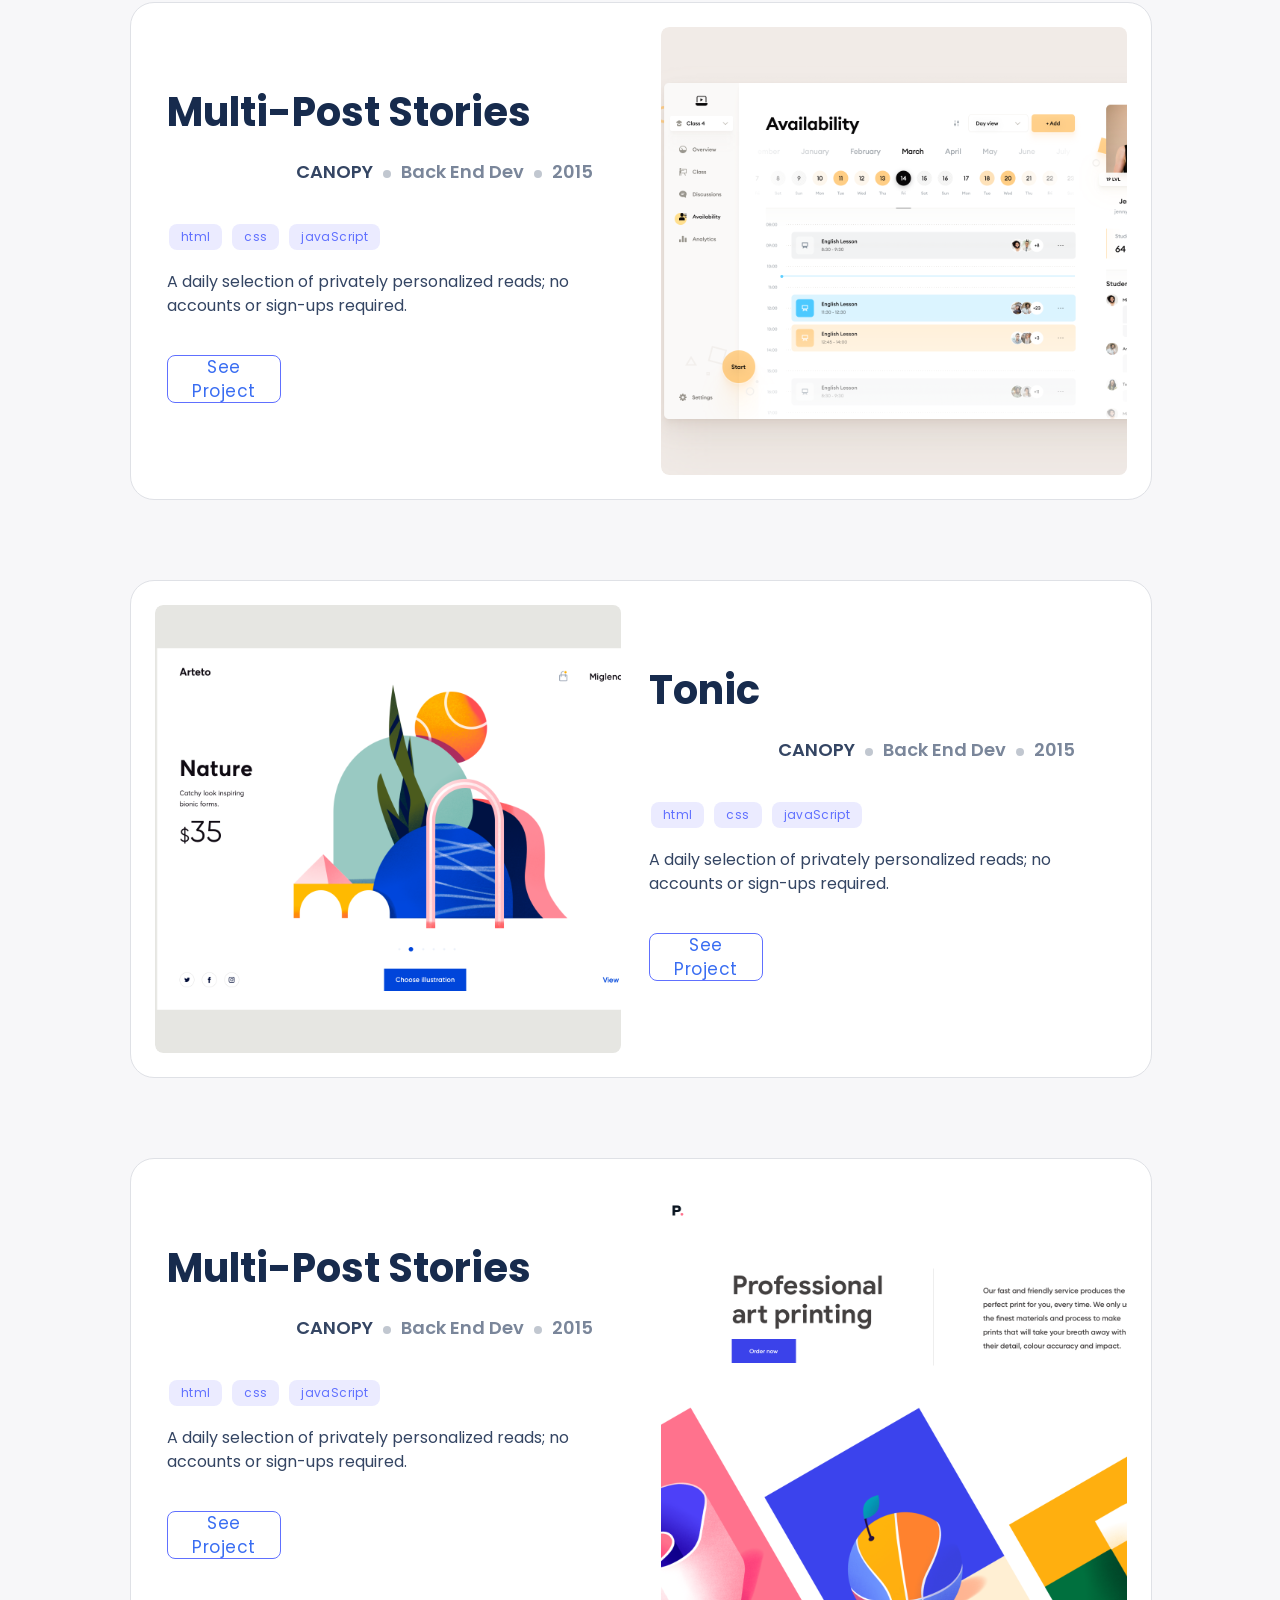
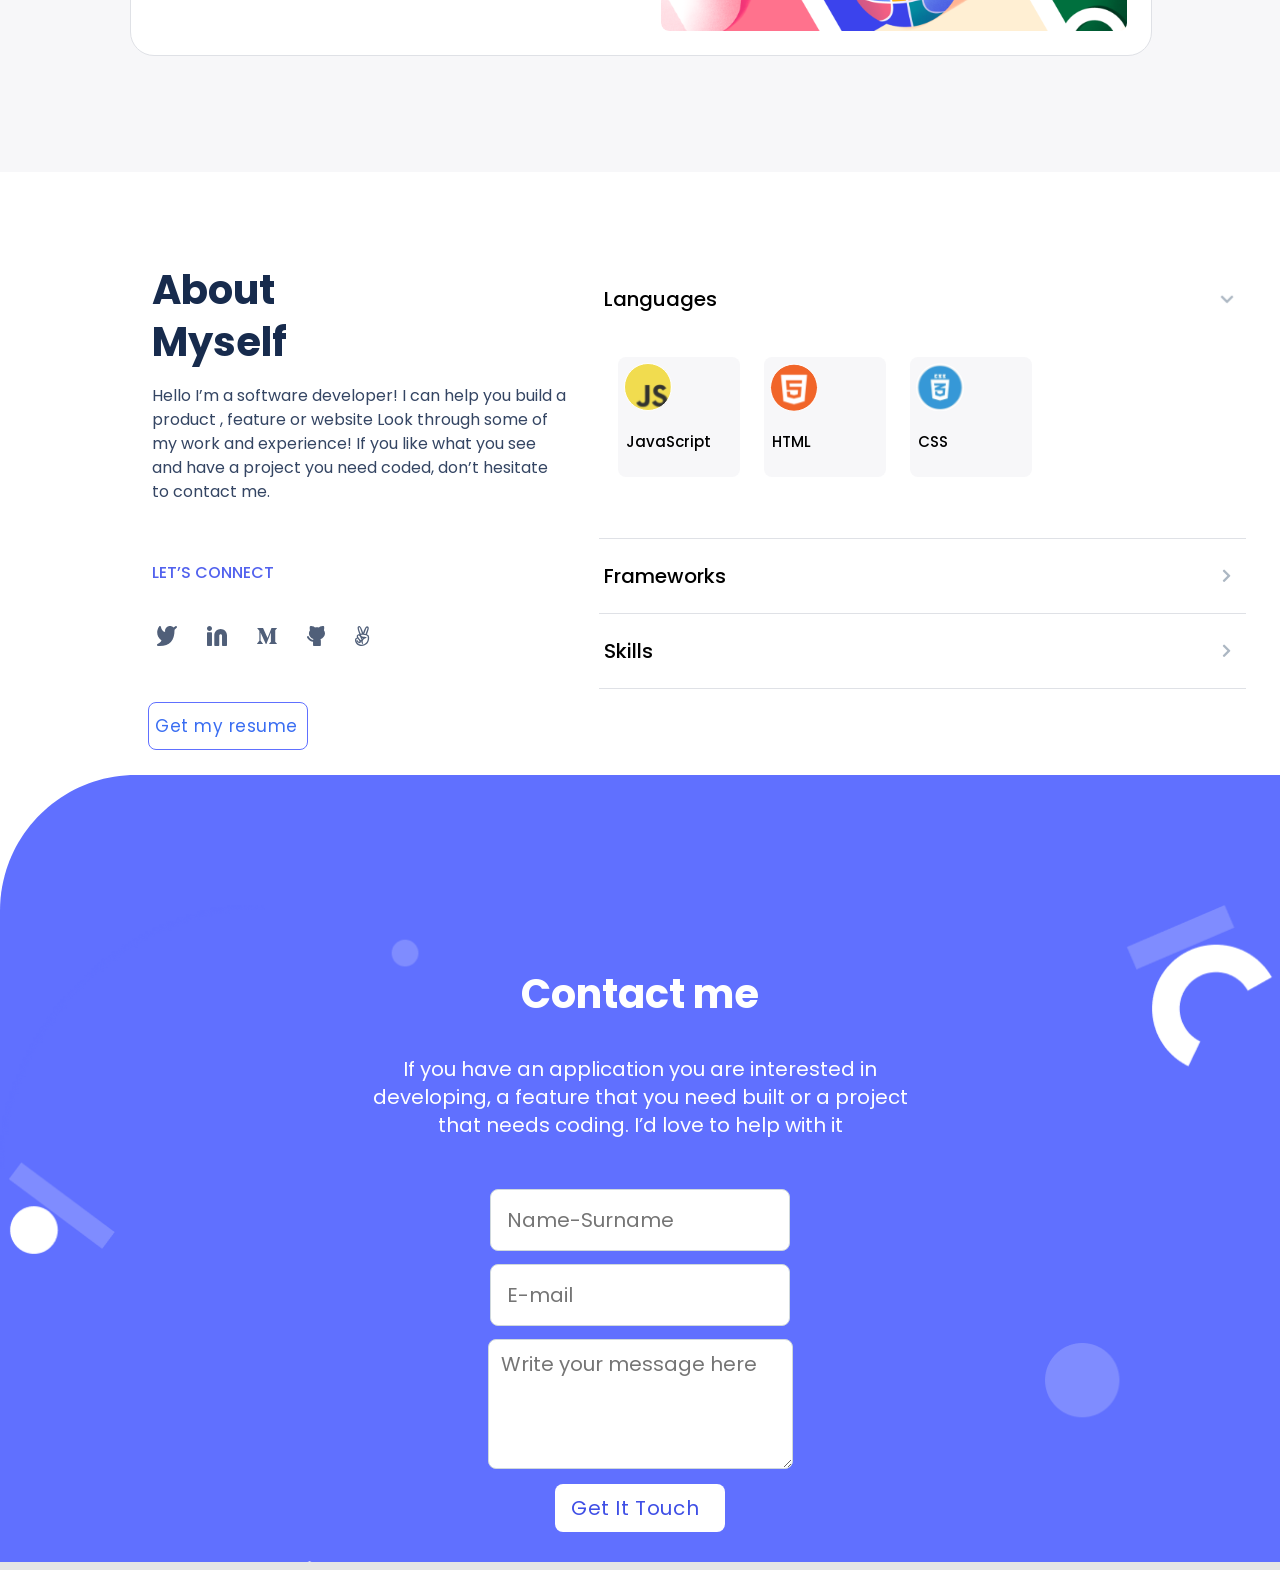
==== commit 2db9a8ff: "Equalize right and left margins of cards" ====
--- a/index.html
+++ b/index.html
@@ -121,7 +121,7 @@
     </section>
     <section id="works">
       <div>
-        <ul>
+        <ul class="works-ul">
           <li id="first-card-item" class="cards">
             <div id="snapshot1"></div>
             <div class="card-body-container">
--- a/style.css
+++ b/style.css
@@ -193,6 +193,13 @@
 
 li a:hover {
   opacity: 0.7;
+}
+
+.works-ul {
+  display: flex;
+  flex-direction: column;
+  justify-content: center;
+  align-items: center;
 }
 
 .popup {
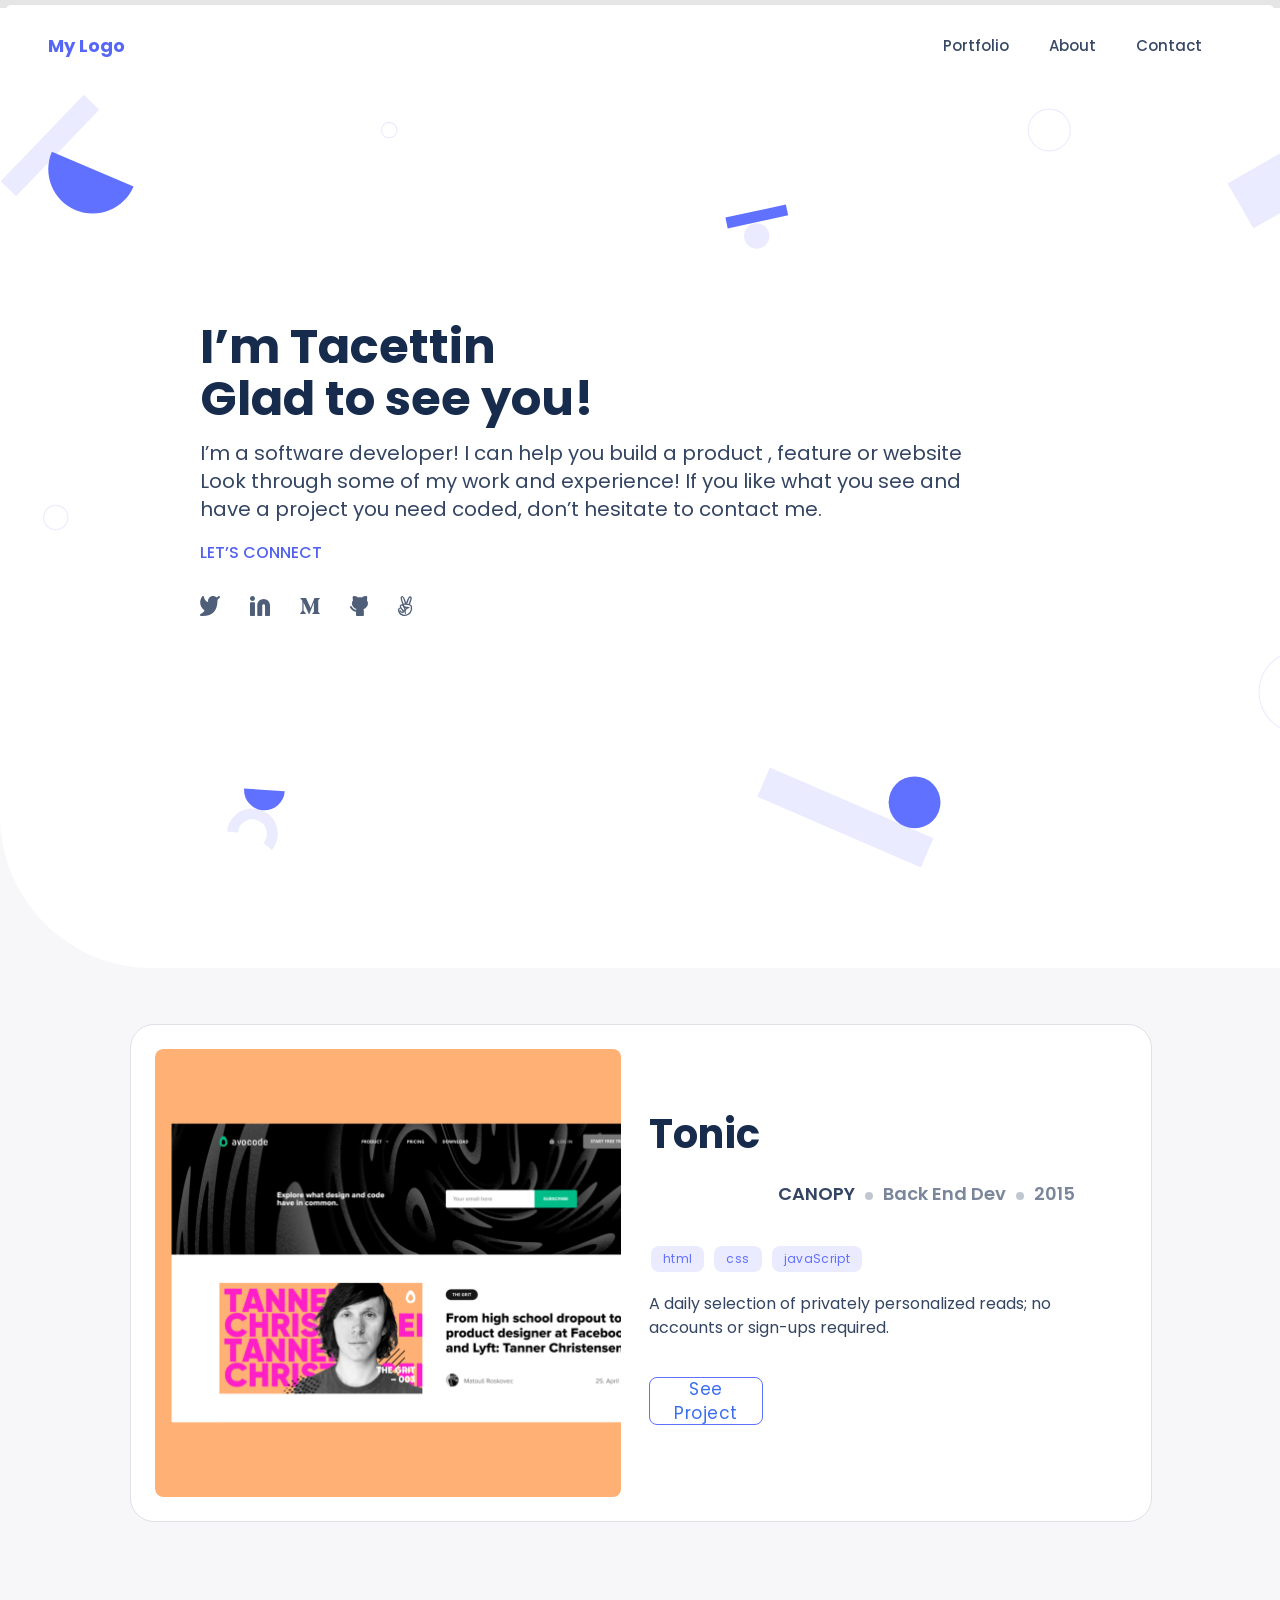
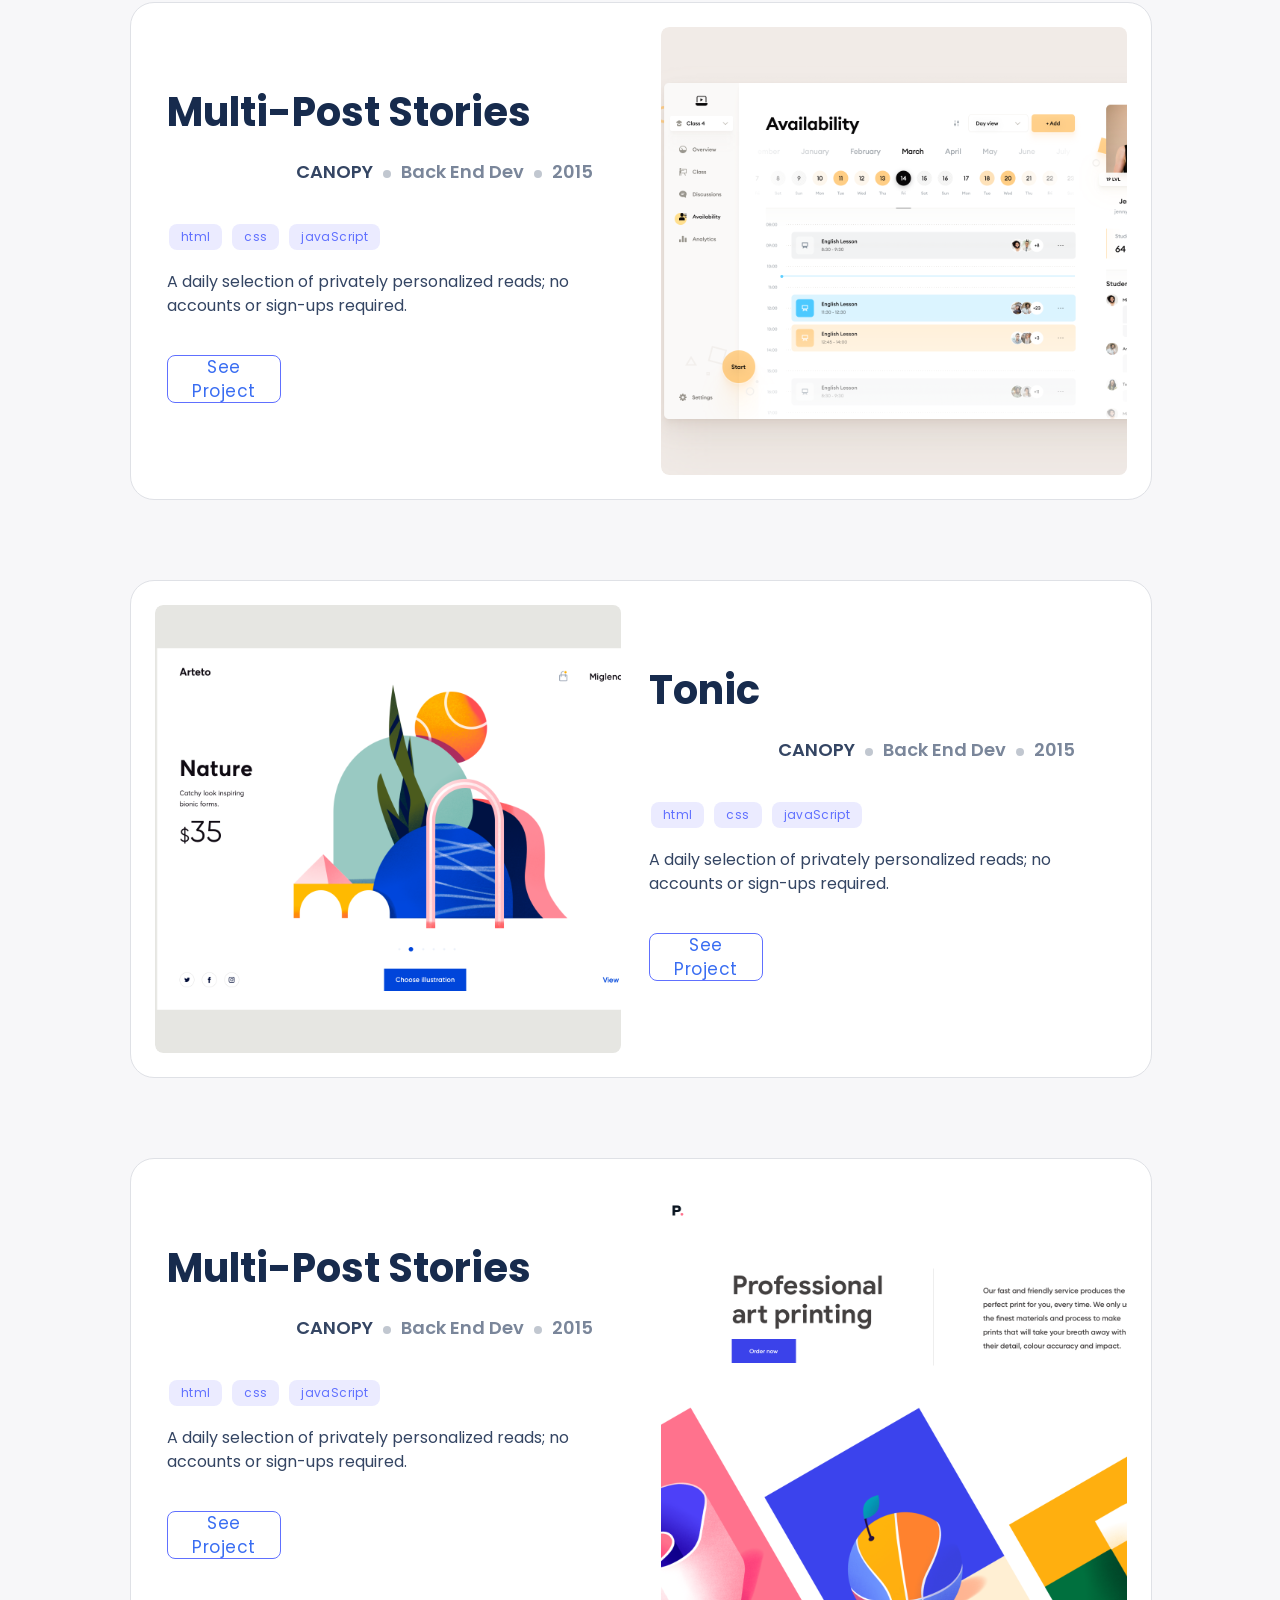
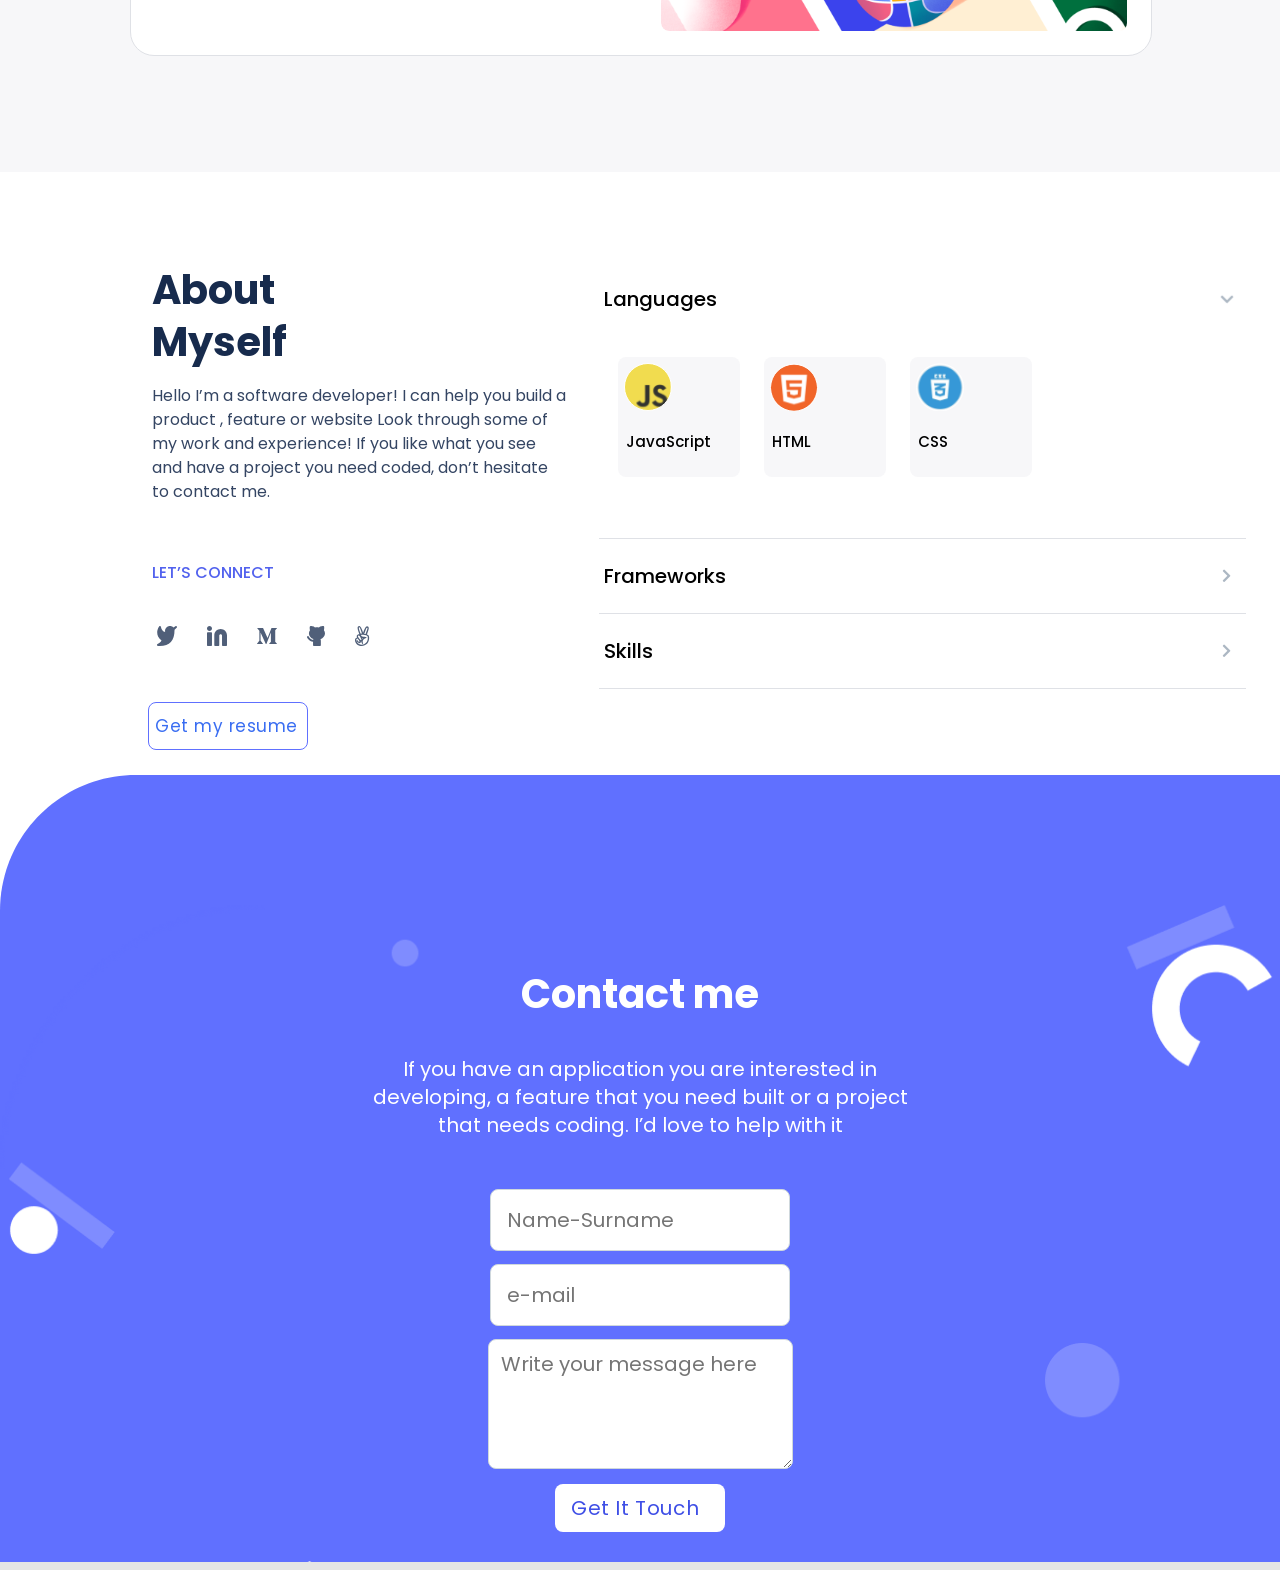
==== commit 216b07f6: "Transform content of email" ====
--- a/index.html
+++ b/index.html
@@ -438,6 +438,7 @@
                     placeholder="E-mail"
                     id="email-input"
                     required
+                    pattern="^[a-z]+$"
                   />
 
                   <textarea
@@ -457,6 +458,7 @@
         </div>
       </div>
     </footer>
-    <script src="main.js"></script>
+    <script src="handlePopups.js"></script>
+    <script src="handleForms.js"></script>
   </body>
 </html>
--- a/style.css
+++ b/style.css
@@ -87,8 +87,8 @@
   left: 0.0000001px;
   width: 100%;
   height: 100%;
-  opacity: 0.9;
-  filter: blur(5px);
+  opacity: 0.98;
+  filter: blur(16px);
 }
 
 .nav-menu {
@@ -629,6 +629,7 @@
   font-weight: normal;
   color: #000;
   font-size: 20px;
+  text-transform: lowercase;
 }
 
 textarea {
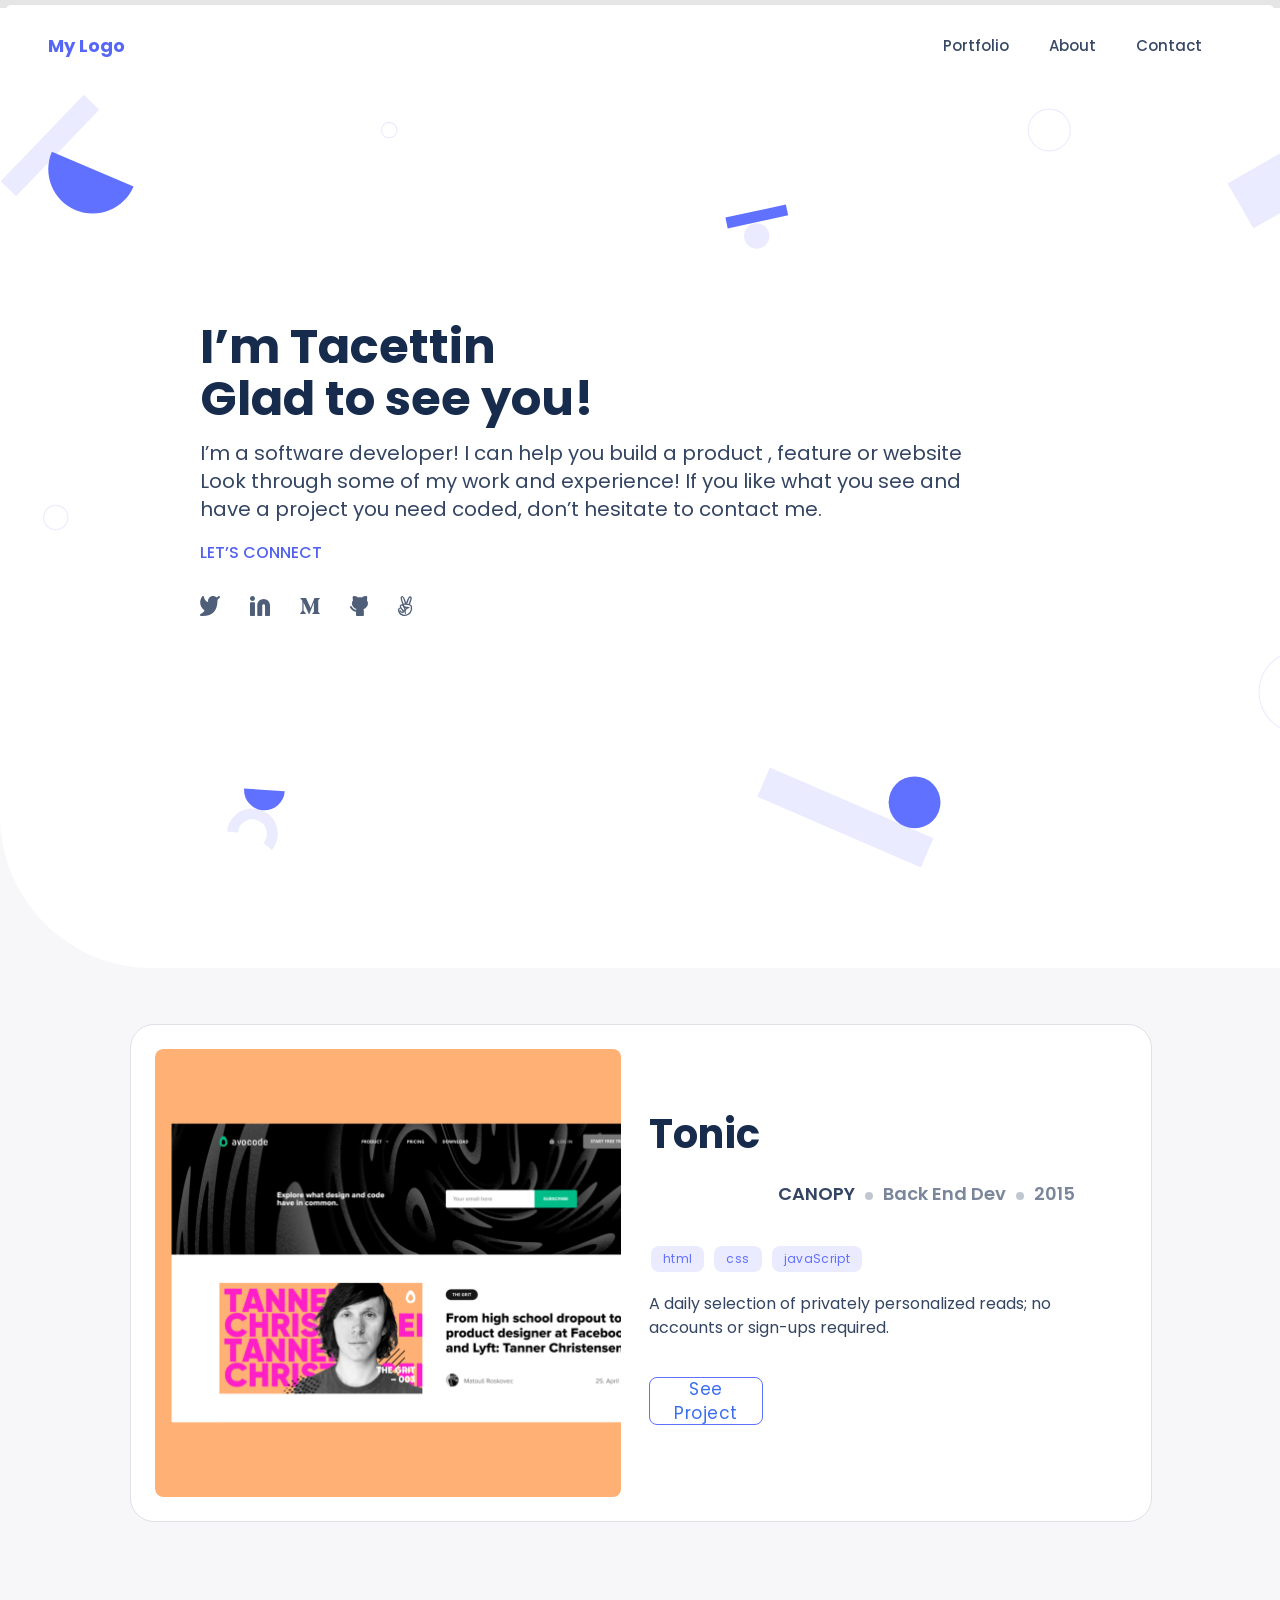
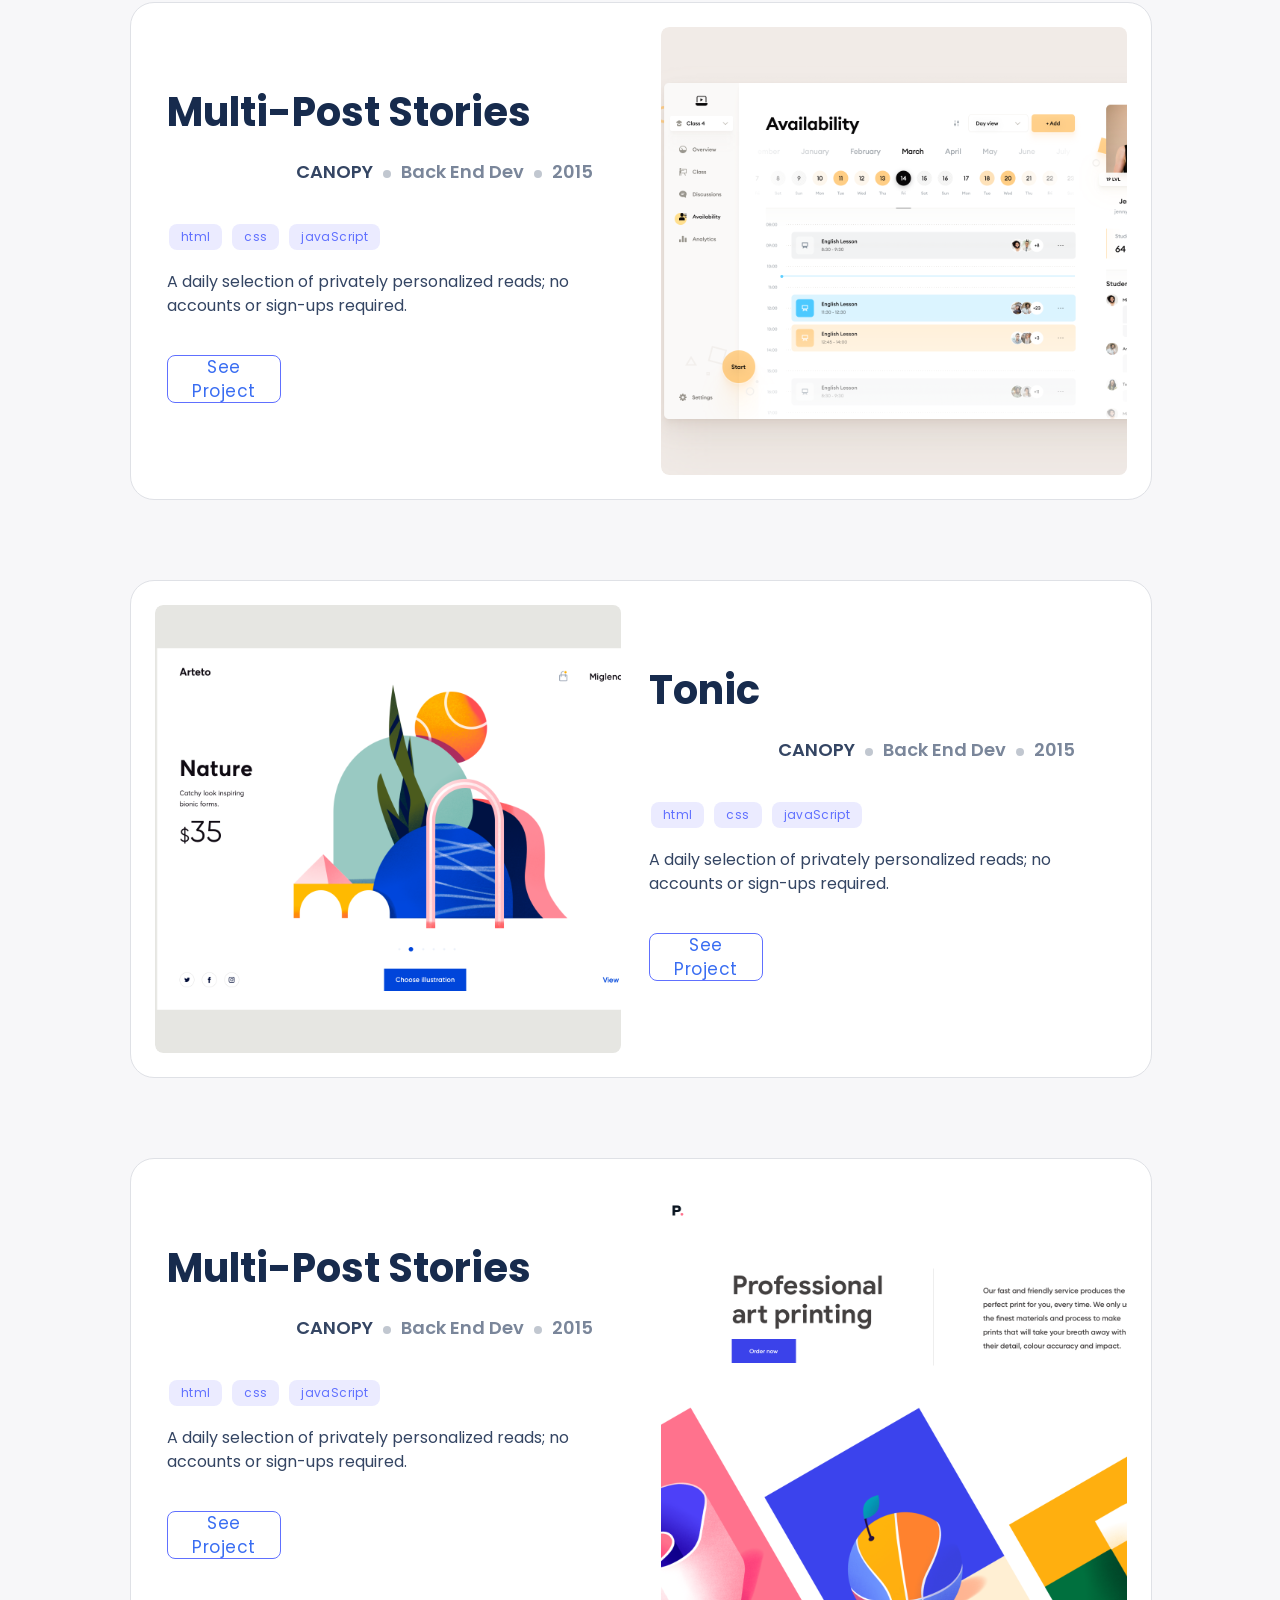
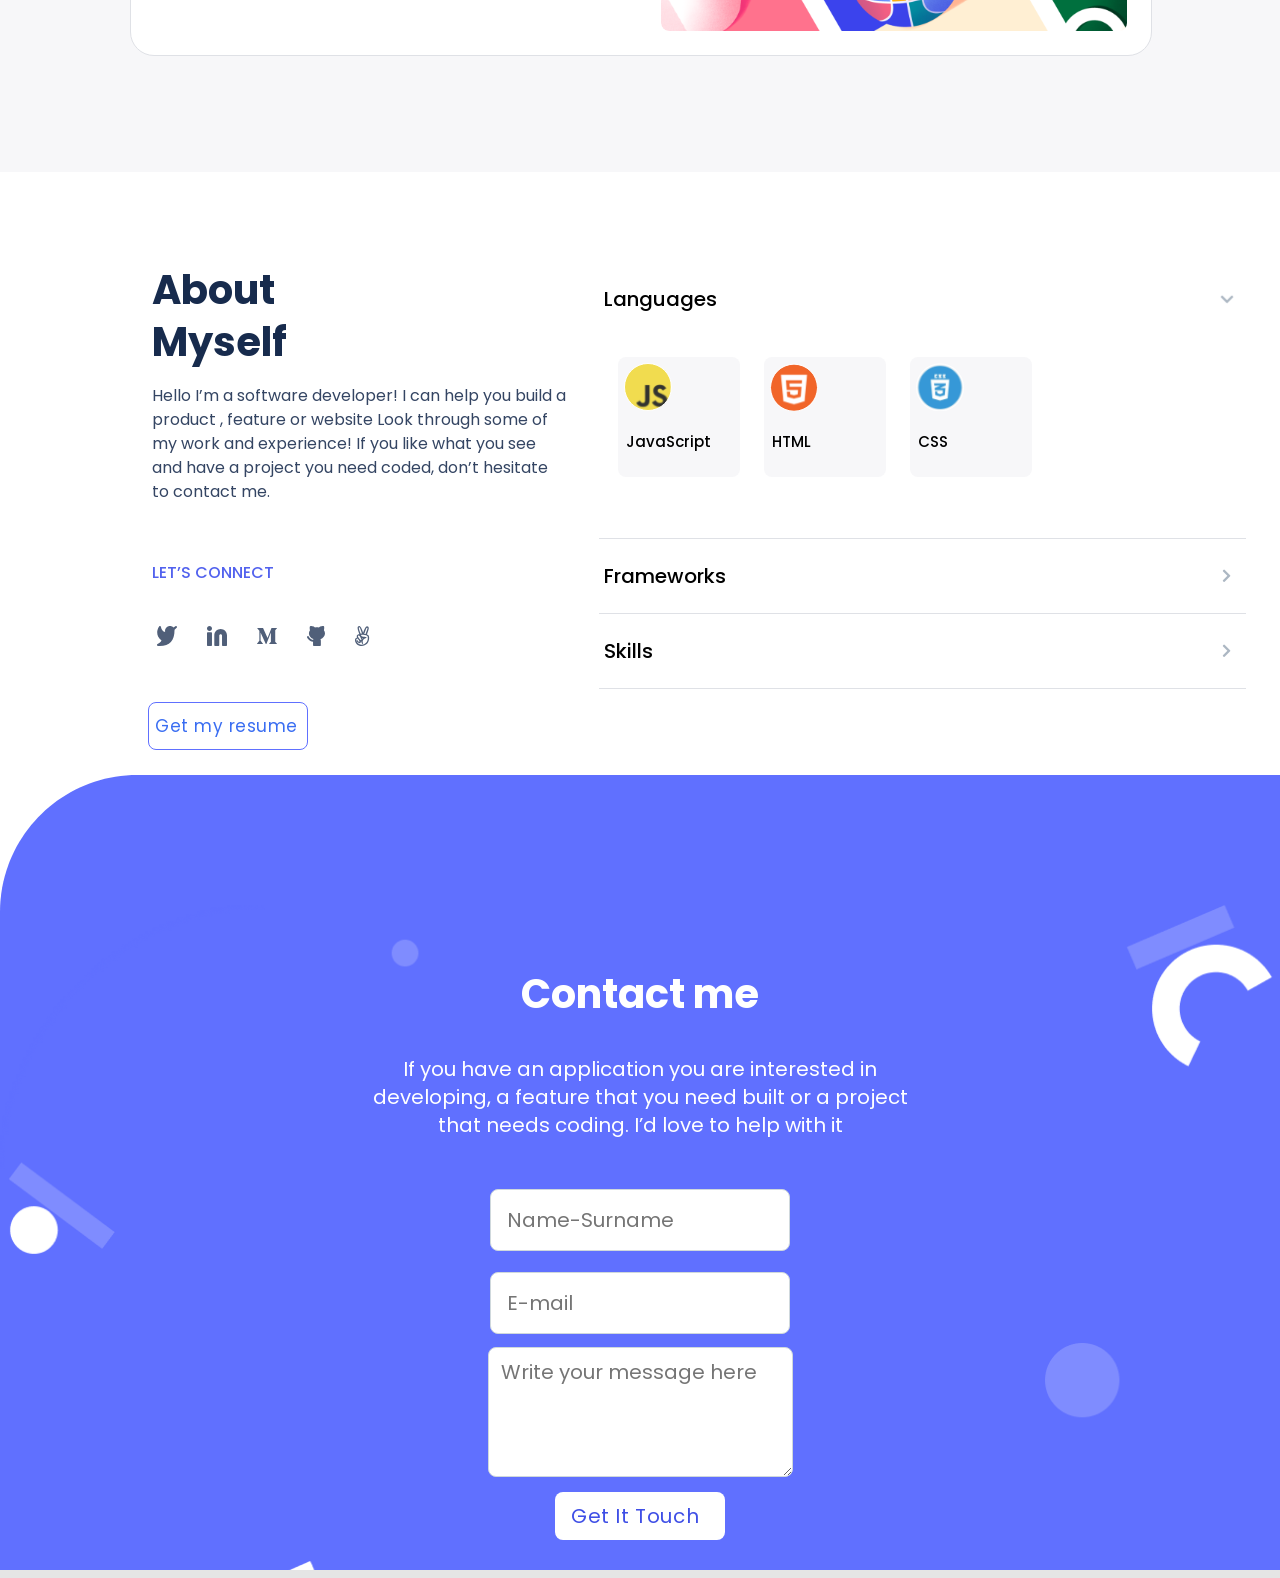
==== commit 82797bdf: "Add alert for uppercase letters in the email" ====
--- a/index.html
+++ b/index.html
@@ -431,6 +431,7 @@
                     required
                   />
 
+                  <small class="alert-message"></small>
                   <input
                     type="email"
                     class="fname"
@@ -438,7 +439,6 @@
                     placeholder="E-mail"
                     id="email-input"
                     required
-                    pattern="^[a-z]+$"
                   />
 
                   <textarea
--- a/style.css
+++ b/style.css
@@ -624,12 +624,26 @@
   width: 300px;
 }
 
+.alert-message {
+  font-size: 16px;
+  padding: 4px;
+  color: red;
+}
+
+form input.error {
+  border-color: #e74c3c;
+}
+
+form input.success {
+  border-color: #c3e6cb;
+}
+
 #email-input {
   width: 300px;
   font-weight: normal;
   color: #000;
   font-size: 20px;
-  text-transform: lowercase;
+  text-transform: none;
 }
 
 textarea {
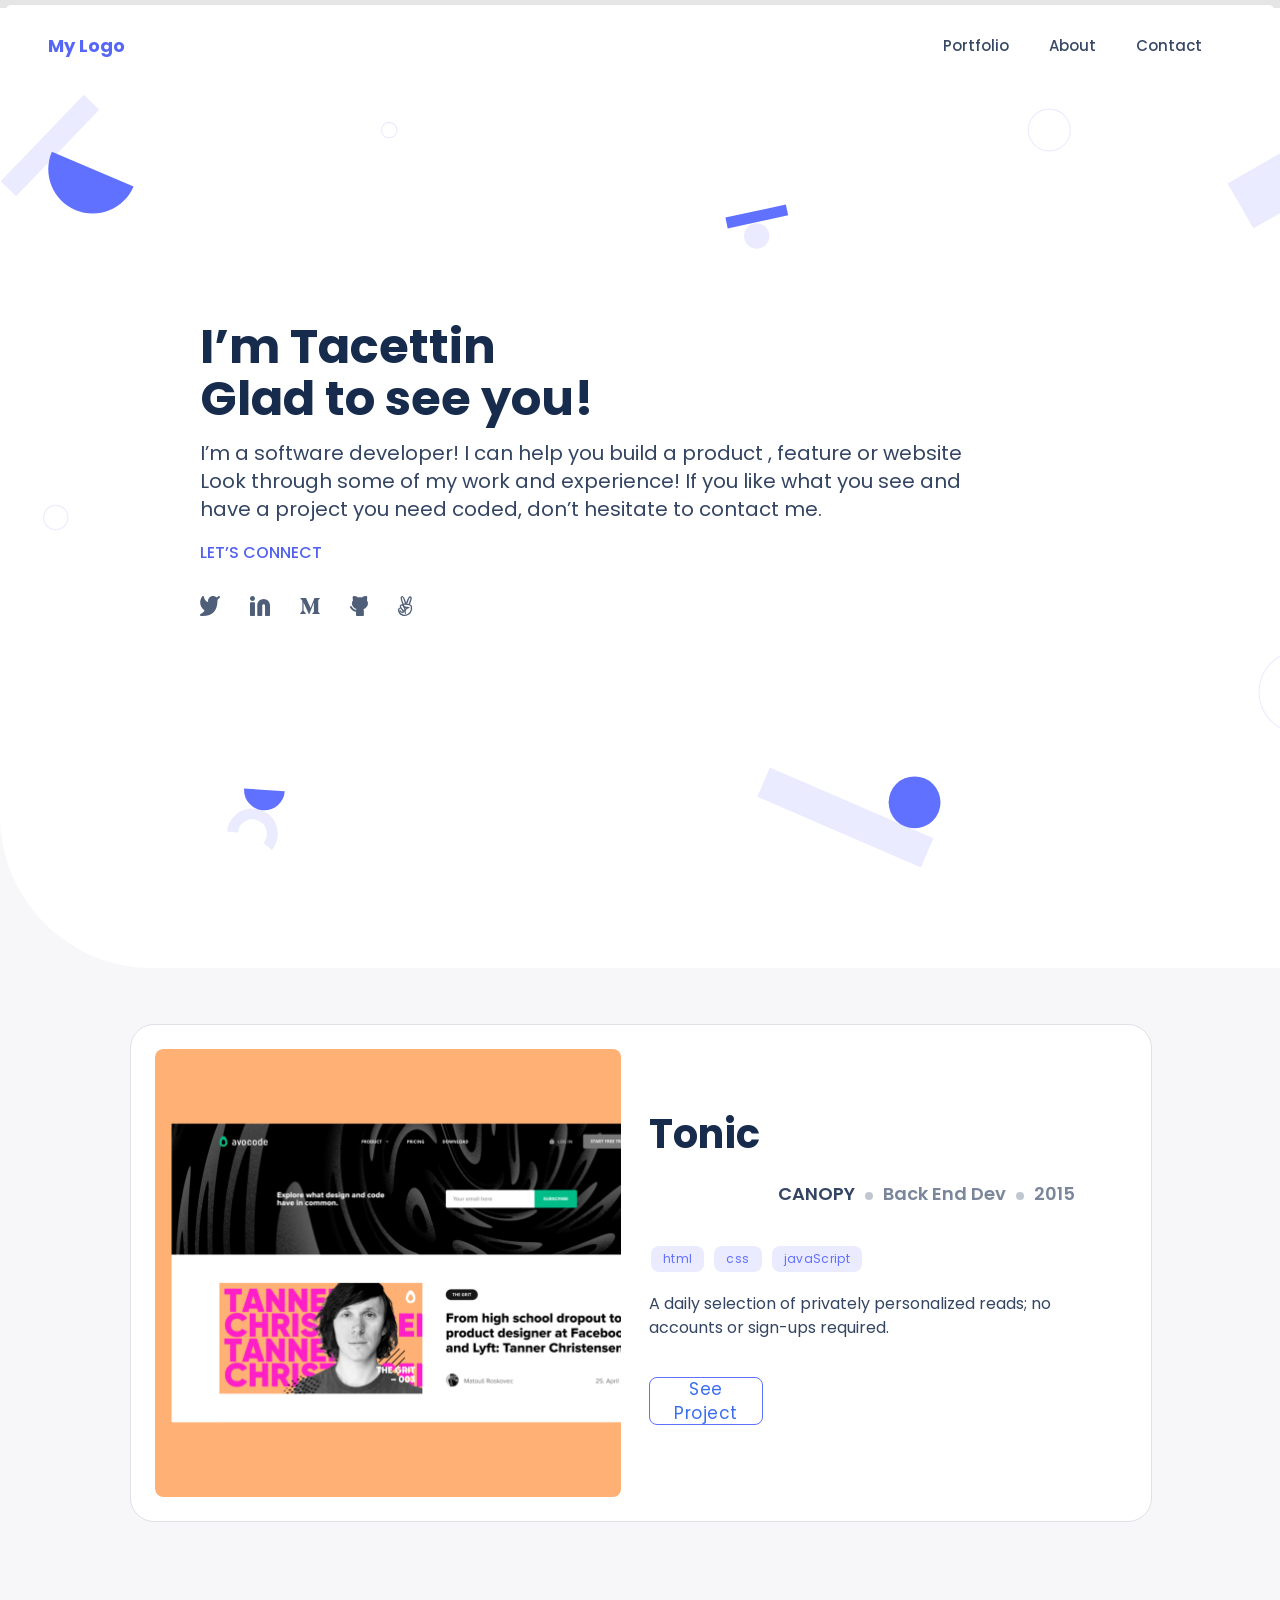
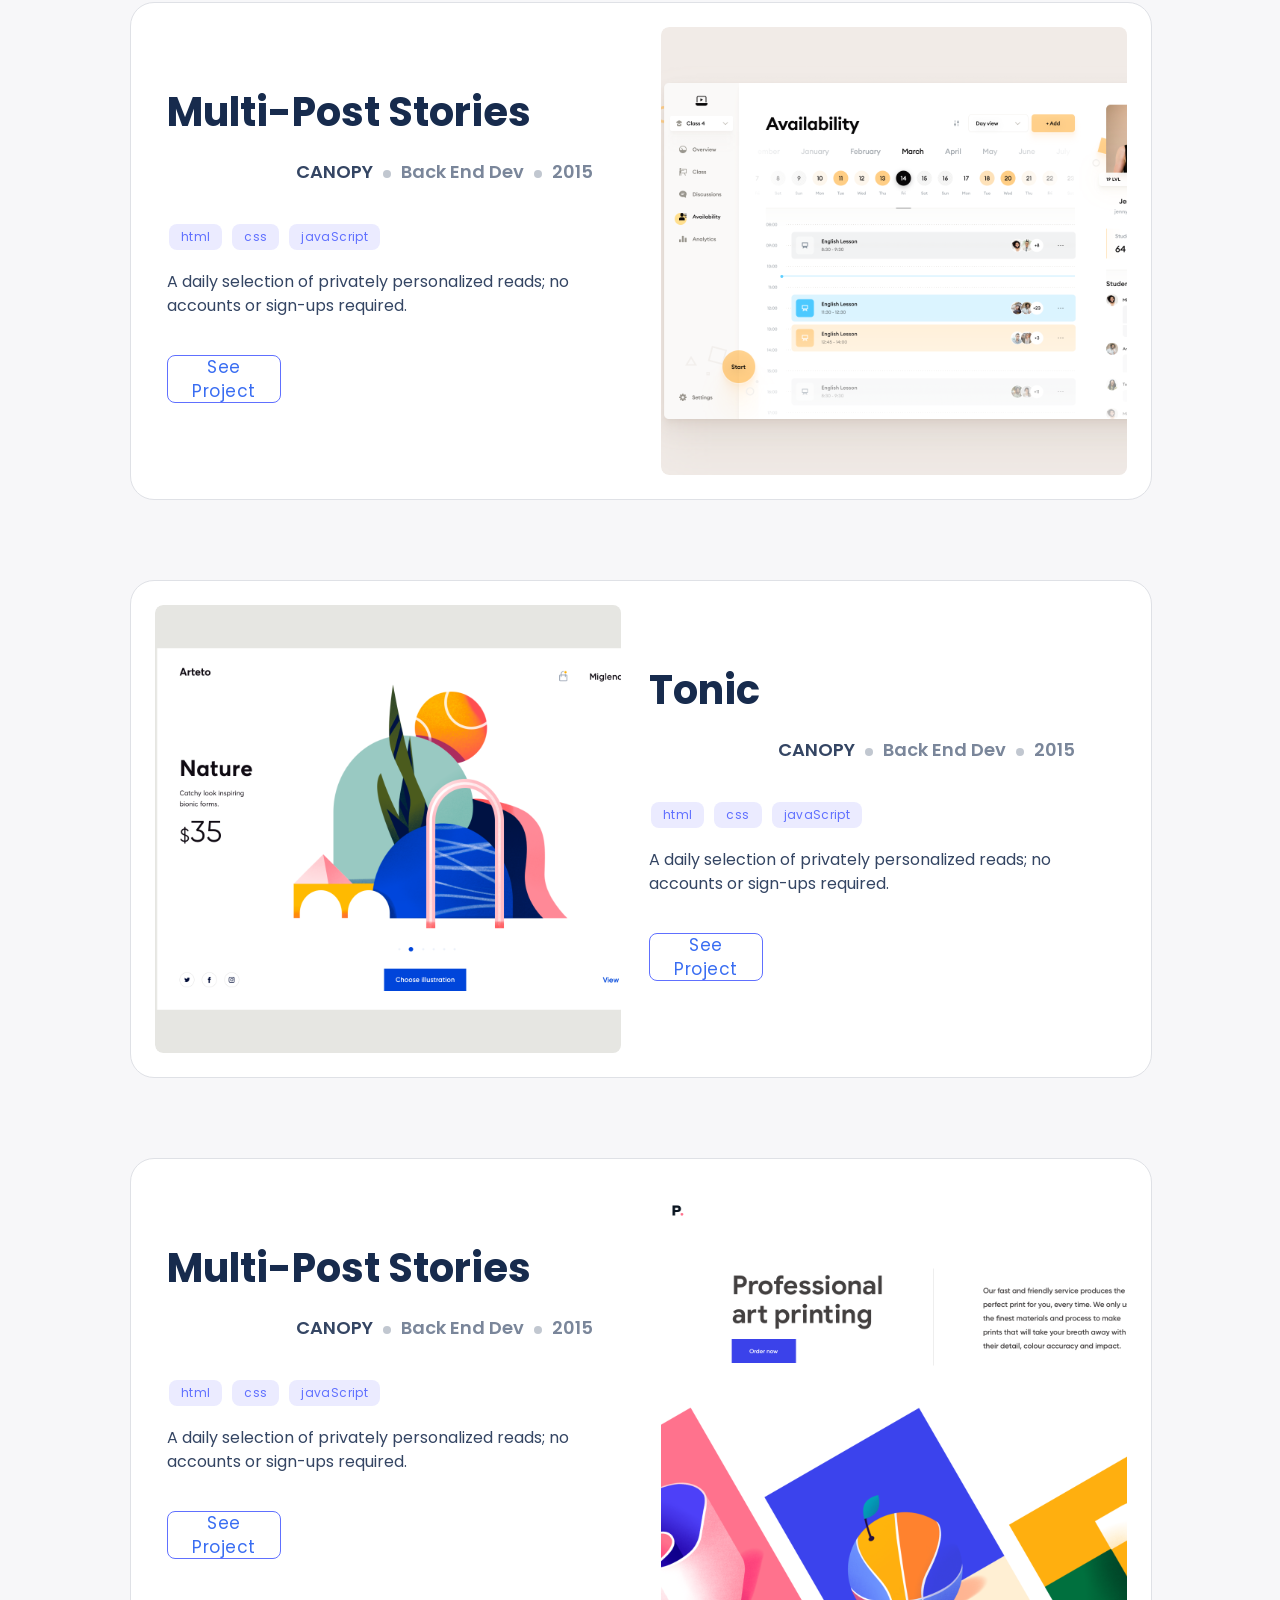
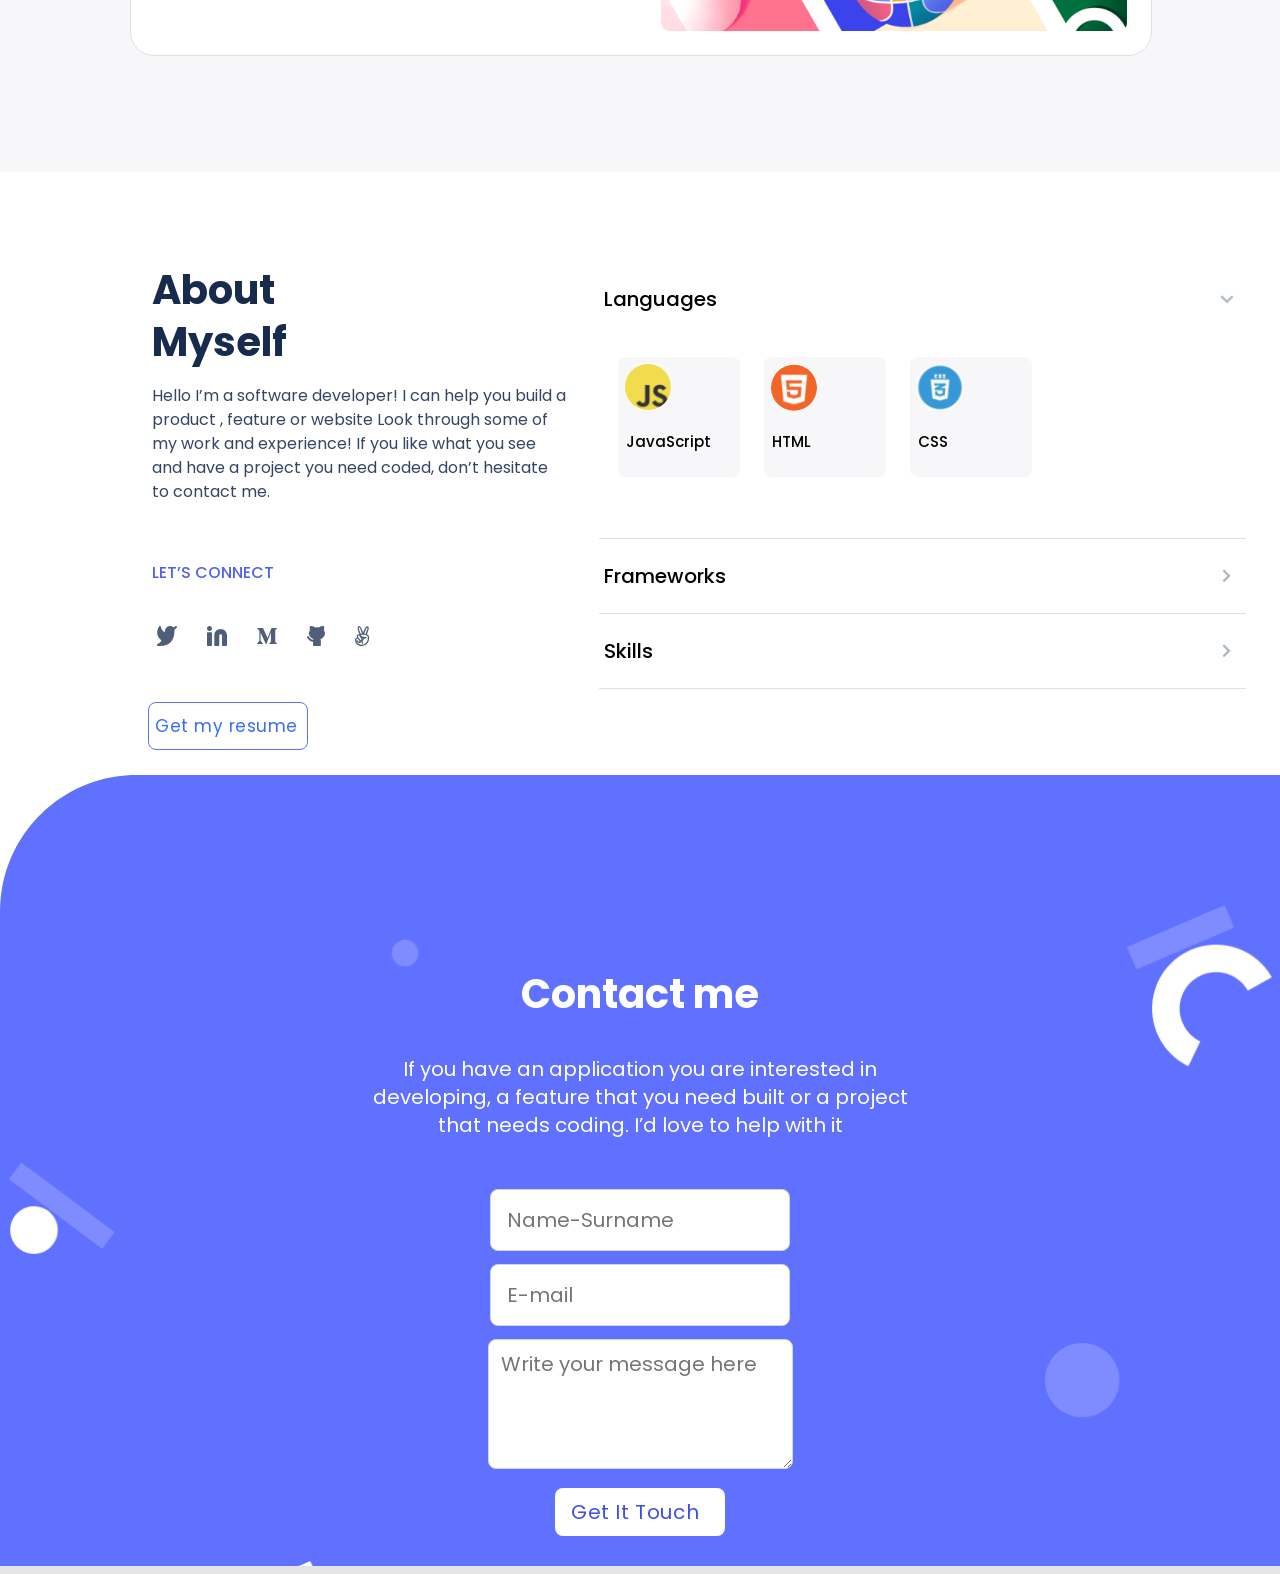
==== commit f07f2100: "Change place of alert message" ====
--- a/index.html
+++ b/index.html
@@ -431,7 +431,6 @@
                     required
                   />
 
-                  <small class="alert-message"></small>
                   <input
                     type="email"
                     class="fname"
@@ -448,6 +447,7 @@
                     required
                   ></textarea>
 
+                  <small class="alert-message"></small>
                   <button type="submit" class="contact-me-button">
                     Get It Touch
                   </button>
--- a/style.css
+++ b/style.css
@@ -626,7 +626,7 @@
 
 .alert-message {
   font-size: 16px;
-  padding: 4px;
+  padding: 2px;
   color: red;
 }
 
